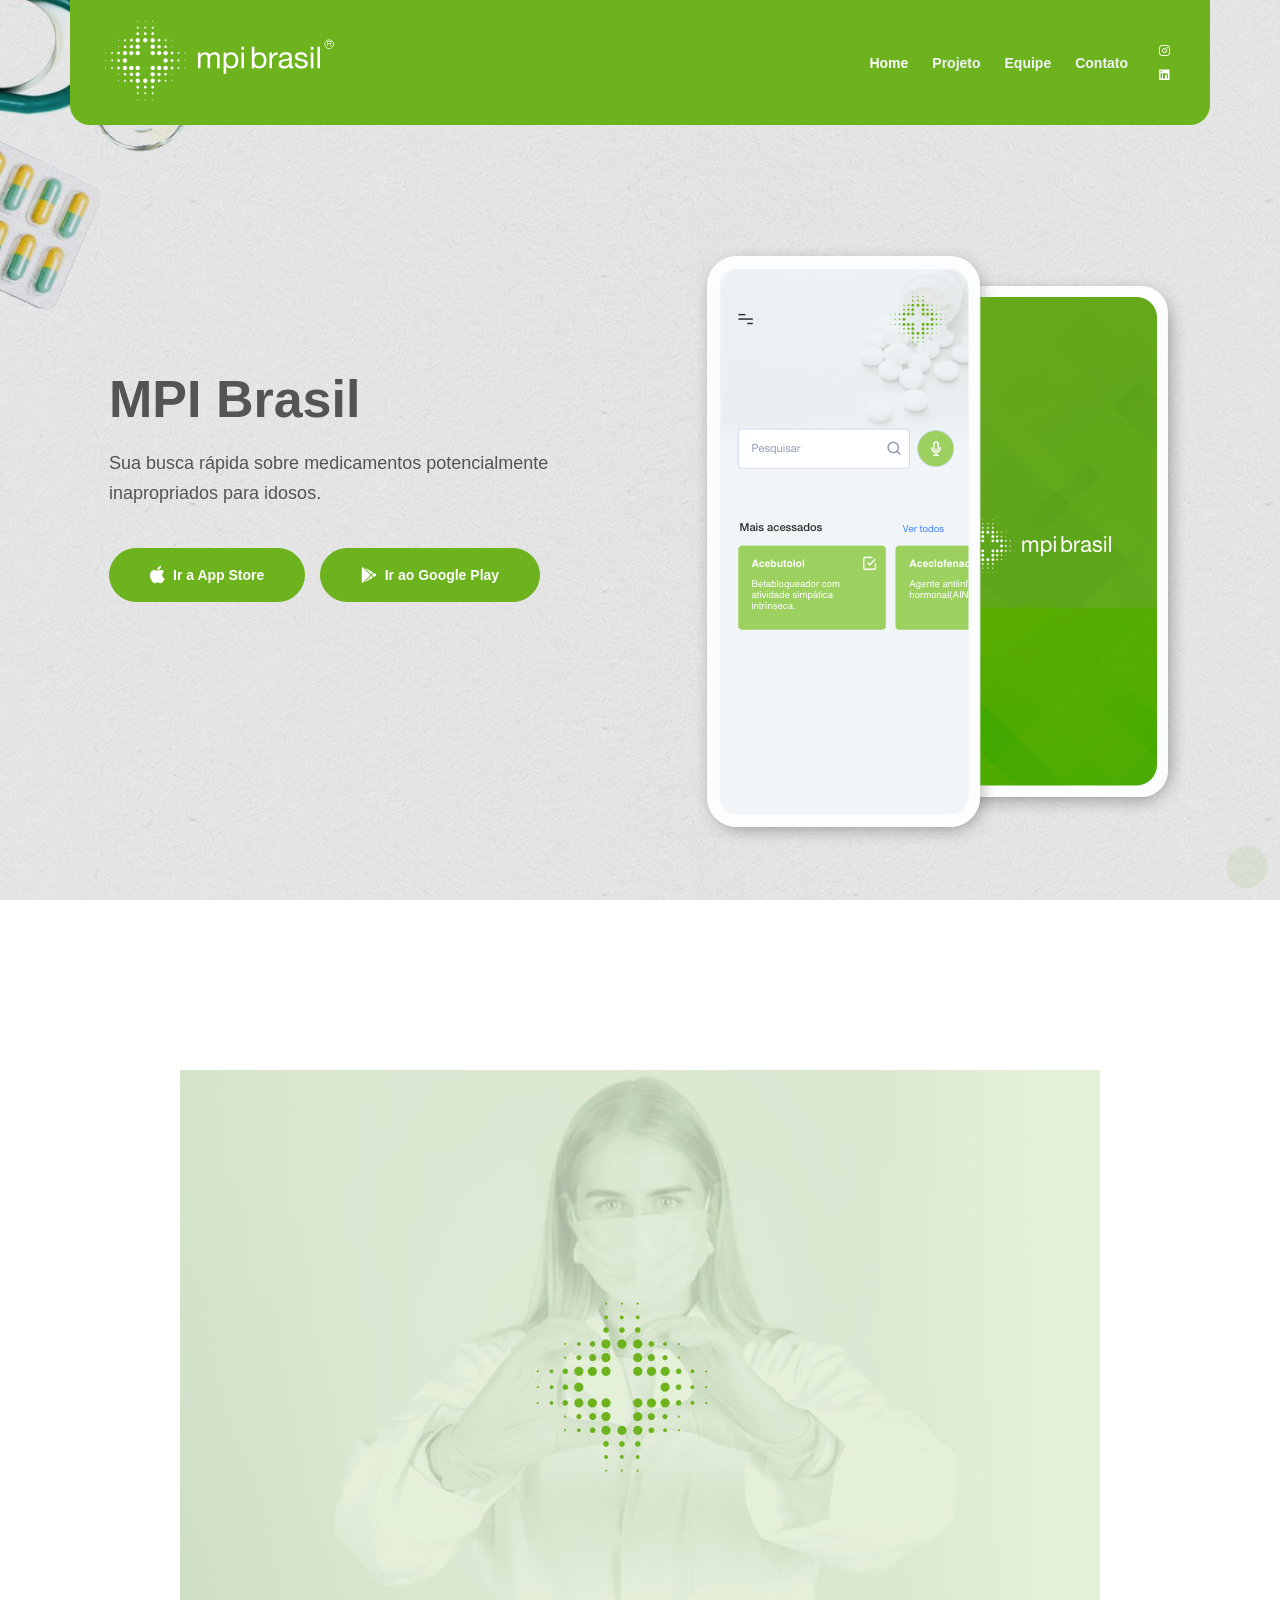
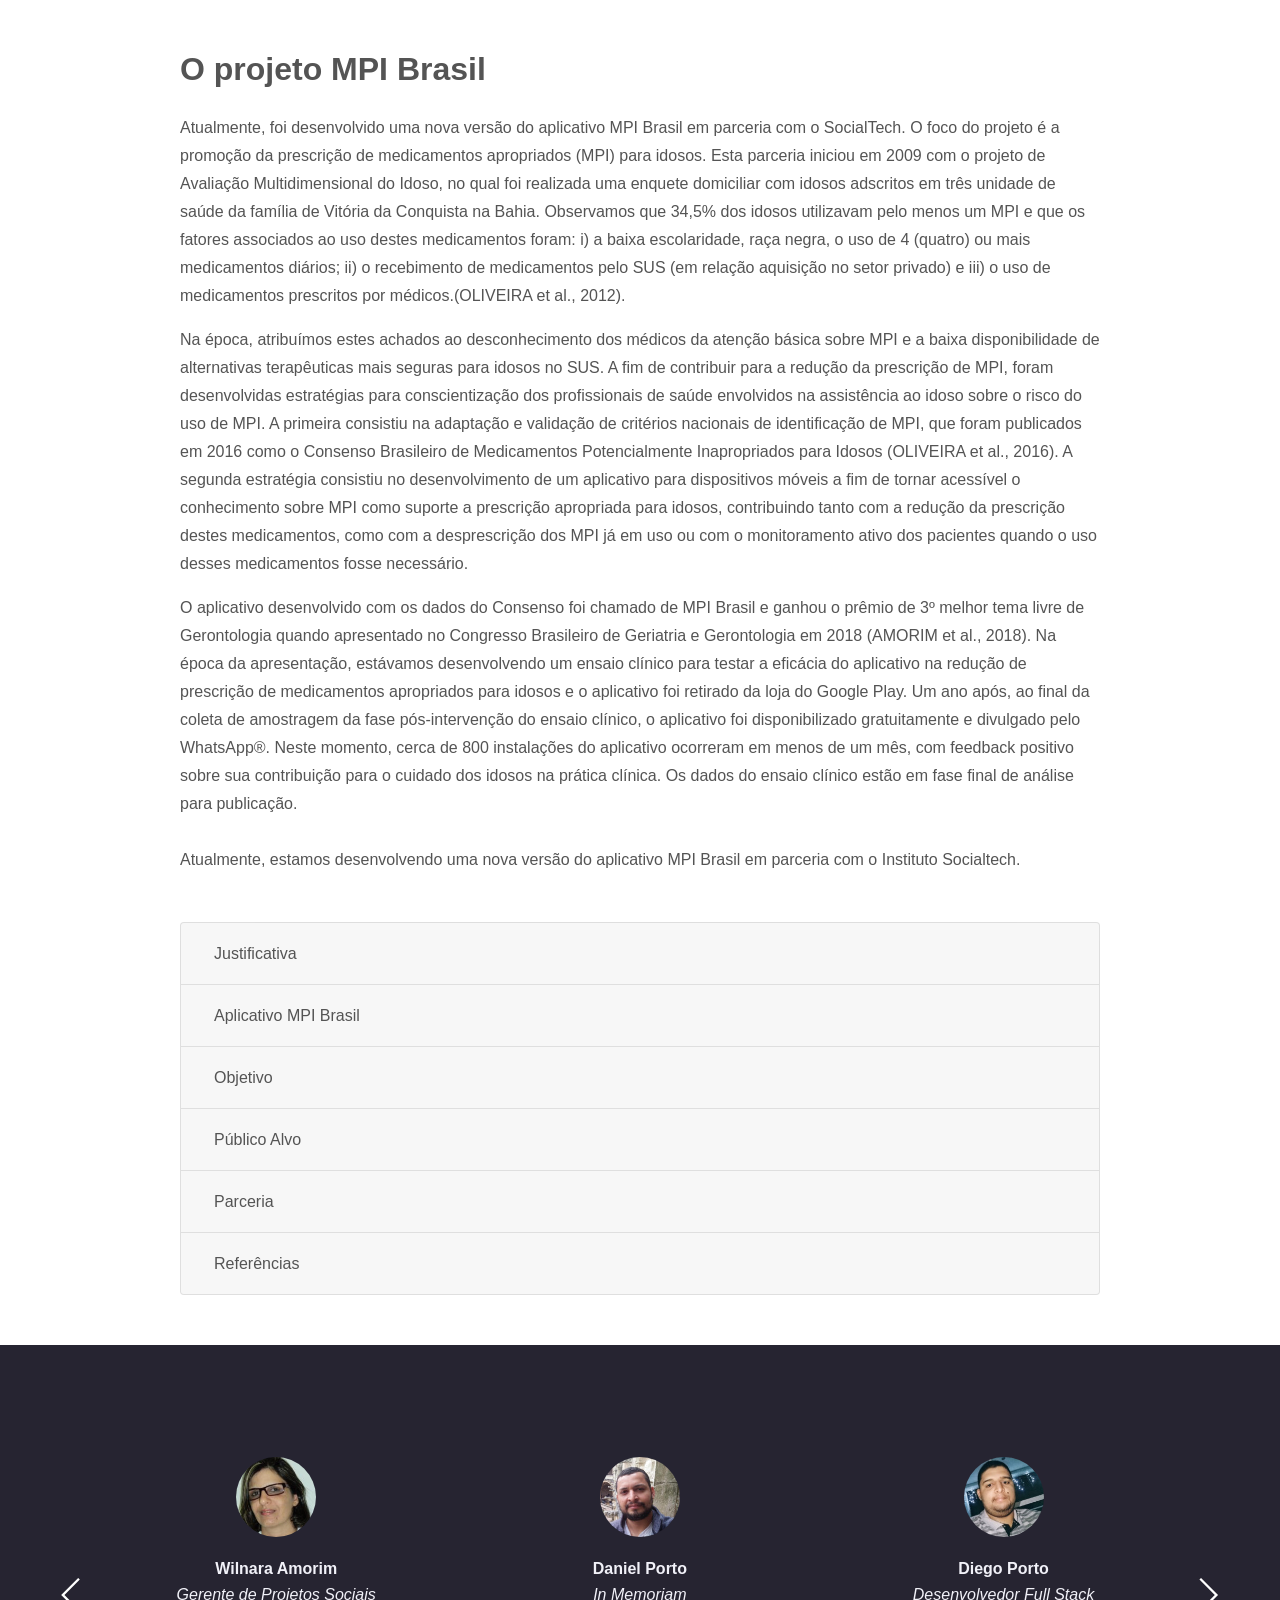
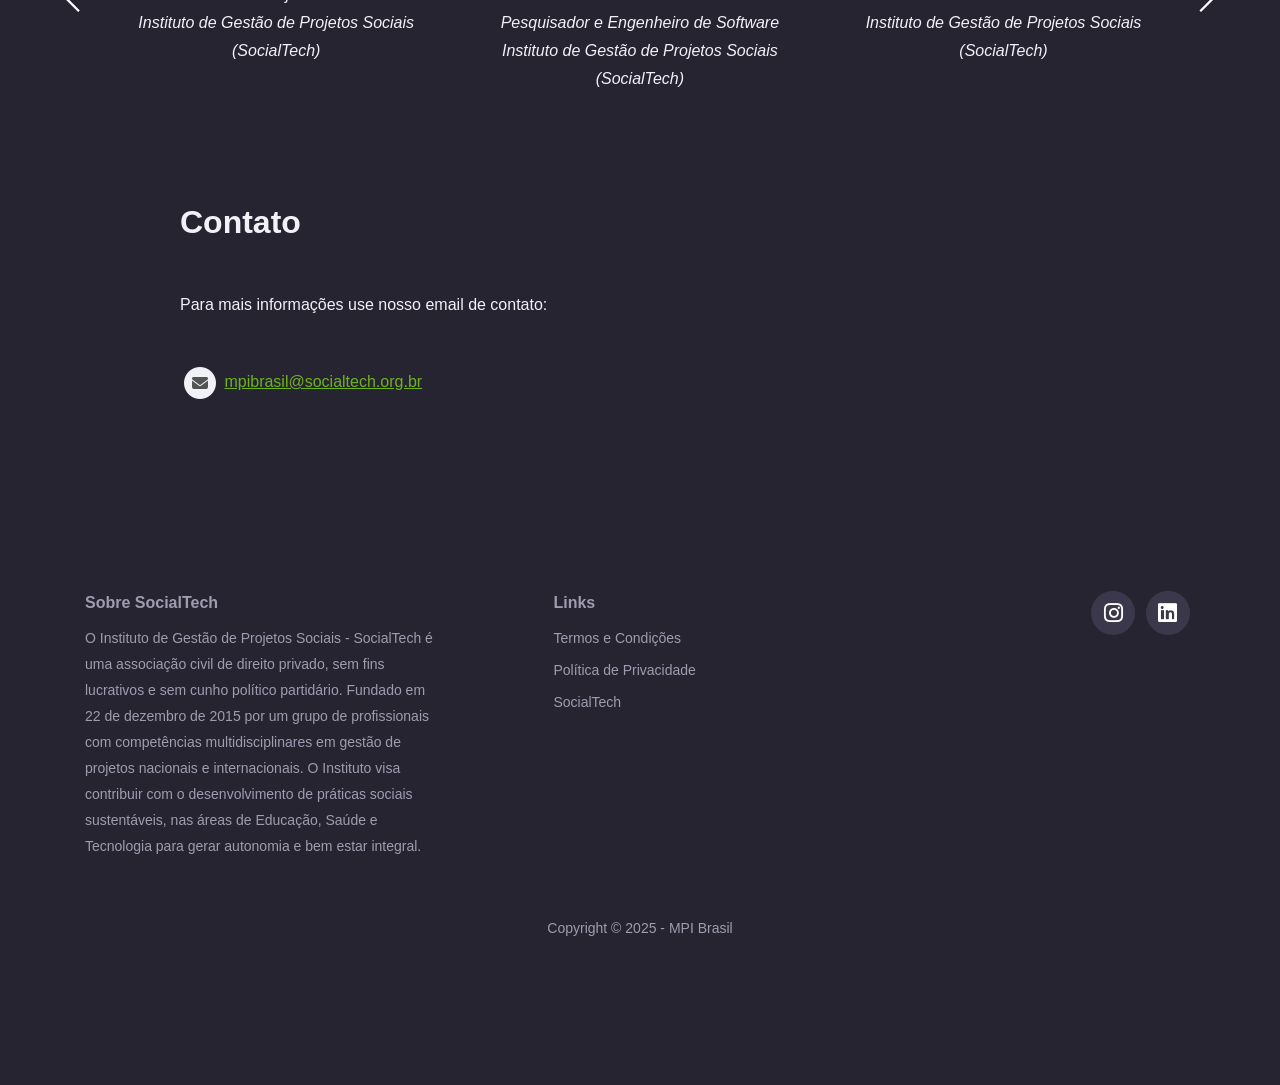
==== index.html @ 6b6d9901 "initial commit" ====
<!DOCTYPE html>
<html lang="pt">
<head>
    <meta http-equiv="Content-Type" content="text/html; charset=UTF-8" />
    <meta name="viewport" content="width=device-width, initial-scale=1, shrink-to-fit=no" />

    <!-- SEO Meta Tags -->
    <meta name="description" content="Aplicativo de busca rápida sobre medicamentos potencialmente inapropriados para idosos. Auxiliando profissionais de saúde na prescrição segura e redução de reações adversas." />
    <meta name="author" content="Instituto SocialTech" />

    <!-- OG Meta Tags -->
    <meta property="og:site_name" content="MPI Brasil" />
    <meta property="og:site" content="https://socialtech.org.br/mpibrasil" />
    <meta property="og:title" content="MPI Brasil" />
    <meta property="og:description" content="Aplicativo de busca rápida sobre medicamentos potencialmente inapropriados para idosos. Auxiliando profissionais de saúde na prescrição segura e redução de reações adversas." />
    <meta property="og:image" content="https://socialtech.org.br/mpibrasil/index_files/app_logo.png" />
    <meta property="og:url" content="https://socialtech.org.br/mpibrasil" />

    <!-- Webpage Title -->
    <title>MPI Brasil</title>

    <!-- Styles -->
    <link href="./index_files/css2" rel="stylesheet" />
    <link href="./index_files/css2(1)" rel="stylesheet" />
    <link href="./index_files/bootstrap.css" rel="stylesheet" />
    <link href="./index_files/fontawesome-all.css" rel="stylesheet" />
    <link href="./index_files/swiper.css" rel="stylesheet" />
    <link href="./index_files/magnific-popup.css" rel="stylesheet" />
    <link href="./index_files/styles.css" rel="stylesheet" />

    <!-- Favicon  -->
    <link rel="icon" href="/images/favicon.png" />
</head>

<body data-spy="scroll" data-target=".fixed-top">
    <!-- Navigation -->
    <nav class="navbar navbar-expand-lg fixed-top navbar-dark" id="topo">
        <div class="container bg-logo" style="position: relative">
            <!-- Image Logo -->
            <a class="navbar-brand logo-image" href="./">
                <img src="./index_files/logo.svg" alt="alternative" style="width: 260px" />
            </a>

            <button class="navbar-toggler p-0 border-0" type="button" data-toggle="offcanvas">
                <span class="navbar-toggler-icon"></span>
            </button>

            <div class="navbar-collapse offcanvas-collapse" id="navbarsExampleDefault">
                <ul class="navbar-nav ml-auto">
                    <li class="nav-item">
                        <a class="nav-link page-scroll active" href="#header">Home</a>
                    </li>
                    <li class="nav-item">
                        <a class="nav-link page-scroll" href="#article">Projeto</a>
                    </li>
                    <li class="nav-item">
                        <a class="nav-link page-scroll" href="#equipe">Equipe</a>
                    </li>
                    <li class="nav-item">
                        <a class="nav-link page-scroll" href="#contato">Contato</a>
                    </li>
                </ul>
                <span class="nav-item social-icons">
                    <span class="fa-stack">
                        <a href="https://www.instagram.com/institutosocialtech" target="_blank">
                            <i class="fas fa-circle fa-stack-2x"></i>
                            <i class="fab fa-instagram fa-stack-1x"></i>
                        </a>
                    </span>
                    <span class="fa-stack">
                        <a href="https://www.linkedin.com/company/instituto-socialtech" target="_blank">
                            <i class="fas fa-circle fa-stack-2x"></i>
                            <i class="fab fa-linkedin fa-stack-1x"></i>
                        </a>
                    </span>
                </span>
            </div>
            <!-- end of navbar-collapse -->
        </div>
        <!-- end of container -->
    </nav>
    <!-- end of navbar -->
    <!-- end of navigation -->

    <!-- Header -->
    <header id="header" class="header">
        <div class="container">
            <div class="row style-center">
                <div class="col-lg-6">
                    <div class="text-container">
                        <h1 class="font-black">
                            MPI Brasil
                        </h1>
                        <p class="p-large color-silver">
                            Sua busca rápida sobre medicamentos potencialmente inapropriados
                            para idosos.
                        </p>
                        <a class="btn-solid-lg" href="https://apps.apple.com/app/mpi-brasil/id6450402807"><i class="fab fa-apple"></i>Ir a App Store</a>
                        <a class="btn-solid-lg" href="https://play.google.com/store/apps/details?id=br.org.socialtech.mpibrasil"><i class="fab fa-google-play"></i>Ir ao Google Play</a>
                    </div>
                    <!-- end of text-container -->
                </div>
                <!-- end of col -->
                <div class="col-lg-6">
                    <img class="img-fluid" src="./index_files/header-smartphones.png" alt="alternative" />
                </div>
                <!-- end of col -->
            </div>
            <!-- end of row -->
        </div>
        <!-- end of container -->
    </header>
    <!-- end of header -->
    <div id="article" style="height: 170px; background-color: white"></div>

    <!-- Basic -->
    <div class="ex-basic-1 style-block-one" style="background-color: white">
        <div class="container">
            <div class="row">
                <div class="col-xl-10 offset-xl-1">
                    <img class="img-fluid mb-5" src="./index_files/article-details-small.jpg" alt="alternative" />
                    <h2 class="mb-4">O projeto MPI Brasil</h2>
                    <p>
                        Atualmente, foi desenvolvido uma nova versão do aplicativo MPI
                        Brasil em parceria com o SocialTech. O foco do projeto é a
                        promoção da prescrição de medicamentos apropriados (MPI) para
                        idosos. Esta parceria iniciou em 2009 com o projeto de Avaliação
                        Multidimensional do Idoso, no qual foi realizada uma enquete
                        domiciliar com idosos adscritos em três unidade de saúde da
                        família de Vitória da Conquista na Bahia. Observamos que 34,5% dos
                        idosos utilizavam pelo menos um MPI e que os fatores associados ao
                        uso destes medicamentos foram: i) a baixa escolaridade, raça
                        negra, o uso de 4 (quatro) ou mais medicamentos diários; ii) o
                        recebimento de medicamentos pelo SUS (em relação aquisição no
                        setor privado) e iii) o uso de medicamentos prescritos por
                        médicos.(OLIVEIRA et al., 2012).
                    </p>
                    <p>
                        Na época, atribuímos estes achados ao desconhecimento dos médicos
                        da atenção básica sobre MPI e a baixa disponibilidade de
                        alternativas terapêuticas mais seguras para idosos no SUS. A fim
                        de contribuir para a redução da prescrição de MPI, foram
                        desenvolvidas estratégias para conscientização dos profissionais
                        de saúde envolvidos na assistência ao idoso sobre o risco do uso
                        de MPI. A primeira consistiu na adaptação e validação de critérios
                        nacionais de identificação de MPI, que foram publicados em 2016
                        como o Consenso Brasileiro de Medicamentos Potencialmente
                        Inapropriados para Idosos (OLIVEIRA et al., 2016). A segunda
                        estratégia consistiu no desenvolvimento de um aplicativo para
                        dispositivos móveis a fim de tornar acessível o conhecimento sobre
                        MPI como suporte a prescrição apropriada para idosos, contribuindo
                        tanto com a redução da prescrição destes medicamentos, como com a
                        desprescrição dos MPI já em uso ou com o monitoramento ativo dos
                        pacientes quando o uso desses medicamentos fosse necessário.
                    </p>
                    <p class="mb-5">
                        O aplicativo desenvolvido com os dados do Consenso foi chamado de
                        MPI Brasil e ganhou o prêmio de 3º melhor tema livre de
                        Gerontologia quando apresentado no Congresso Brasileiro de
                        Geriatria e Gerontologia em 2018 (AMORIM et al., 2018). Na época
                        da apresentação, estávamos desenvolvendo um ensaio clínico para
                        testar a eficácia do aplicativo na redução de prescrição de
                        medicamentos apropriados para idosos e o aplicativo foi retirado
                        da loja do Google Play. Um ano após, ao final da coleta de
                        amostragem da fase pós-intervenção do ensaio clínico, o aplicativo
                        foi disponibilizado gratuitamente e divulgado pelo WhatsApp®.
                        Neste momento, cerca de 800 instalações do aplicativo ocorreram em
                        menos de um mês, com feedback positivo sobre sua contribuição para
                        o cuidado dos idosos na prática clínica. Os dados do ensaio
                        clínico estão em fase final de análise para publicação.<br /><br />Atualmente,
                        estamos desenvolvendo uma nova versão do aplicativo MPI Brasil em
                        parceria com o Instituto Socialtech.
                    </p>

                    <!--colapse-->

                    <div class="accordion" id="accordionExample">
                        <div class="card">
                            <div class="card-header" id="headingOne">
                                <h5 class="mb-0">
                                    <button class="btn btn-link collapsed" type="button" data-toggle="collapse"
                                        data-target="#collapseOne" aria-expanded="false" aria-controls="collapseOne">
                                        Justificativa
                                    </button>
                                </h5>
                            </div>

                            <div id="collapseOne" class="collapse" aria-labelledby="headingOne" data-parent="#accordionExample">
                                <div class="card-body">
                                    <p>
                                        O Brasil é o 7º país com maior população do globo,(CENSUS
                                        BUREAU, 2020) e vive um rápido processo de envelhecimento
                                        populacional. Entre 1950 a 2000, os idosos representavam
                                        menos de 10% da população brasileira e cinco anos após já
                                        constituíam 14,3%.(INSTITUTO BRASILEIRO DE GEOGRAFIA E
                                        ESTATÍSTICA (IBGE), 2016) Este rápido processo de
                                        envelhecimento da população traz consigo grandes desafios,
                                        como uma maior demanda por serviços de saúde. Estima-se
                                        que os gastos do SUS com idosos aumentarão de 28,5% em
                                        2010 para 41,9% em 2030.(SENADO FEDERAL, 2014) Dentre
                                        esses gastos, destaca-se o consumo de medicamentos. Um
                                        estudo nacional realizado na cidade de Bambuí-MG observou
                                        que 86,1% dos idosos relataram ter consumido pelo menos um
                                        medicamento nos últimos três meses, sendo que a maioria
                                        (69,1%) havia consumido exclusivamente medicamentos
                                        prescritos.(LOYOLA FILHO et al., 2005)
                                    </p>
                                    <p class="mb-5">
                                        A prescrição apropriada de medicamentos pode prevenir
                                        doenças futuras, aliviar sintomas e controlar ou curar
                                        doenças. No entanto, nos idosos em especial, uma
                                        prescrição inapropriada pode gerar graves repercussões em
                                        sua vida, como reações adversas graves (ex: quedas/
                                        fraturas, confusão mental aguda, etc.) com consequente
                                        idas a unidades de urgência/emergência, hospitalização,
                                        reinternação, perda funcional (= dependência) e
                                        morte.(BLACK et al., 2018; COUNTER; MILLAR; MCLAY, 2018;
                                        DO NASCIMENTO et al., 2017; MUHLACK et al., 2018) O termo
                                        Medicamento Potencialmente Inapropriado (MPI) para idosos
                                        é empregado para designar os medicamentos cujos riscos de
                                        reações adversas superam o benefício da sua indicação,
                                        quando há evidências de alternativa igual ou mais efetiva
                                        e com menor risco para tratar a mesma condição
                                        clínica.(OLIVEIRA, MÁRCIO GALVÃO et al., 2016) A
                                        prescrição de MPI é um importante problema de saúde por
                                        onerar tanto o indivíduo quanto a sociedade.(AL ODHAYANI
                                        et al., 2017; HARRISON et al., 2018; MORGAN et al., 2016)
                                        Por isso, o profissional de saúde precisa ter acesso às
                                        informações sobre os MPI no momento do atendimento a
                                        pessoa idosa de forma rápida, acessível na “palma da sua
                                        mão”, através de uma fonte confiável, que preza pela
                                        qualidade da informação e busque otimizar o CUIDADO ao
                                        paciente idoso.
                                    </p>
                                </div>
                            </div>
                        </div>

                        <!--Aplicativo-->
                        <div class="card">
                            <div class="card-header" id="appMPI">
                                <h5 class="mb-0">
                                    <button class="btn btn-link" type="button" data-toggle="collapse"
                                        data-target="#collapseApp" aria-expanded="true" aria-controls="collapseApp">
                                        Aplicativo MPI Brasil
                                    </button>
                                </h5>
                            </div>

                            <div id="collapseApp" class="collapse" aria-labelledby="appMPI"
                                data-parent="#accordionExample">
                                <div class="card-body">
                                    <p>
                                        O Aplicativo MPI Brasil é um instrumento de busca rápida
                                        sobre MPI a fim de auxiliar os profissionais de saúde na
                                        tomada de decisão clínica. Este aplicativo contém os
                                        principais MPI disponíveis no Brasil, segundo o Consenso
                                        Brasileiro de Medicamentos Potencialmente Inapropriados
                                        para Idosos, além de informações sobre as condições
                                        clínicas que o MPI deve ser evitado, as alternativas
                                        terapêuticas e orientações de desprescrição (retirada
                                        gradual através da diminuição de doses) e de monitoramento
                                        (caso o uso do MPI seja realmente necessário). Essas
                                        informações foram compiladas a partir de evidências
                                        científicas de qualidade que estarão disponíveis onde quer
                                        que o profissional de saúde esteja, auxiliando na tomada
                                        de decisão sobre os medicamentos mais seguros para serem
                                        utilizados nos pacientes idosos.
                                    </p>
                                    <p>
                                        O aplicativo é multiplataforma, ou seja, disponível online
                                        via web, ou pode ser utilizado via dispositivos móveis de
                                        qualquer lugar, de forma rápida, no momento do atendimento
                                        em hospitais, clínicas, ambulatórios universitários,
                                        unidades de saúde da atenção básica ou especializada,
                                        domicílio do paciente, instituição de longa permanência,
                                        etc. A meta é disponibilizar acesso à informação de
                                        qualidade aos profissionais de saúde mesmo quando a
                                        assistência ao paciente seja realizada em regiões
                                        longínquas ou de infraestrutura precária, com
                                        indisponibilidade de um computador ou conectividade com
                                        Internet.
                                    </p>
                                    <p class="mb-5">
                                        O aplicativo teve sua eficácia avaliada em um ensaio
                                        clínico randomizado, triplo cego, com médicos da atenção
                                        primária de Vitória da Conquista-BA e mostrou-se
                                        clinicamente eficaz, com redução da prescrição de MPI
                                        (dados em fase de publicação). Assim, trata-se de um
                                        aplicativo inovador; com tecnologia simples e intuitiva;
                                        contendo confiabilidade, integridade e qualidade de
                                        informação; acessível e eficaz na redução de prescrição de
                                        MPI.
                                    </p>
                                </div>
                            </div>
                        </div>

                        <!--Objetivo-->
                        <div class="card">
                            <div class="card-header" id="objetivo">
                                <h5 class="mb-0">
                                    <button class="btn btn-link" type="button" data-toggle="collapse"
                                        data-target="#collapseObjetivo" aria-expanded="true"
                                        aria-controls="collapseObjetivo">
                                        Objetivo
                                    </button>
                                </h5>
                            </div>

                            <div id="collapseObjetivo" class="collapse" aria-labelledby="objetivo"
                                data-parent="#accordionExample">
                                <div class="card-body">
                                    <p>
                                        Nosso objetivo principal é implementar uma estratégia para
                                        redução da prescrição de MPI e, consequentemente, a
                                        ocorrência de reações adversas a medicamentos (RAM)
                                        preveníveis, graves e potencialmente fatais em idosos.
                                    </p>
                                </div>
                            </div>
                        </div>

                        <!--Publico Alvo-->
                        <div class="card">
                            <div class="card-header" id="publico-alvo">
                                <h5 class="mb-0">
                                    <button class="btn btn-link" type="button" data-toggle="collapse"
                                        data-target="#collapse-publico-alvo" aria-expanded="true"
                                        aria-controls="collapse-publico-alvo">
                                        Público Alvo
                                    </button>
                                </h5>
                            </div>

                            <div id="collapse-publico-alvo" class="collapse" aria-labelledby="publico-alvo"
                                data-parent="#accordionExample">
                                <div class="card-body">
                                    <p>
                                        Nosso público são os profissionais da área de saúde
                                        envolvidos na assistência ao paciente idoso e que
                                        necessitam de informações confiáveis sobre os Medicamentos
                                        Potencialmente Inapropriados para idosos a fim de otimizar
                                        a sua assistência, como por exemplo: médicos, enfermeiros,
                                        farmacêuticos, dentistas, além dos estudantes dessas
                                        áreas.
                                    </p>
                                </div>
                            </div>
                        </div>

                        <!--Parceria-->
                        <div class="card">
                            <div class="card-header" id="headingTwo">
                                <h5 class="mb-0">
                                    <button class="btn btn-link collapsed" type="button" data-toggle="collapse"
                                        data-target="#collapseTwo" aria-expanded="false" aria-controls="collapseTwo">
                                        Parceria
                                    </button>
                                </h5>
                            </div>
                            <div id="collapseTwo" class="collapse" aria-labelledby="headingTwo"
                                data-parent="#accordionExample">
                                <div class="card-body">
                                    <p>
                                        A segunda versão do aplicativo MPI Brasil foi desenvolvido
                                        pelo SocialTech, juntamente com a Universidade Federal da
                                        Bahia (UFBA), por meio do Instituto Multidisciplinar em
                                        Saúde-Campus Anísio Teixeira (IMS-CAT/UFBA) e pela
                                        Universidade Estadual do Sudoeste da Bahia (UESB), por
                                        meio do Curso de Medicina, Campus de Vitória da Conquista.
                                    </p>
                                    <p class="mb-5">
                                        Para contribuir com a sustentabilidade do projeto, o
                                        aplicativo foi desenvolvido em código aberto,
                                        disponibilizado sob licenciamento público, que permite a
                                        colaboração, atualização e continuidade do aplicativo, por
                                        meio do repositório do projeto, disponível em:<a
                                            href="https://github.com/institutosocialtech/mpi-brasil" target="_blank">
                                            https://github.com/institutosocialtech/mpi-brasil</a>
                                    </p>
                                    <img class="img-fluid" src="./index_files/parceiros.jpg" />
                                </div>
                            </div>
                        </div>

                        <!-- Referencias -->
                        <div class="card">
                            <div class="card-header" id="headingThree">
                                <h5 class="mb-0">
                                    <button class="btn btn-link collapsed" type="button" data-toggle="collapse"
                                        data-target="#collapseThree" aria-expanded="false"
                                        aria-controls="collapseThree">
                                        Referências
                                    </button>
                                </h5>
                            </div>

                            <div id="collapseThree" class="collapse" aria-labelledby="headingThree"
                                data-parent="#accordionExample">
                                <div class="card-body">
                                    <p>
                                        AL ODHAYANI, Abdulaziz et al. Potentially inappropriate
                                        medications prescribed for elderly patients through family
                                        physicians. Saudi Journal of Biological Sciences, v. 24,
                                        n. 1, p. 200–207, 2017.
                                    </p>
                                    <p>
                                        AMORIM, Welma Wildes et al. Desenvolvimento de um
                                        aplicativo para suporte à prescrição de medicamentos
                                        apropriados para idosos. Geriatrics, Gerontology and
                                        Aging, v. 12, n. 2, p. 136–140, 2018.
                                    </p>
                                    <p>
                                        BLACK, Cody D et al. Health system costs of potentially
                                        inappropriate prescribing in Ontario, Canada: A protocol
                                        for a population-based cohort study. BMJ Open, v. 8, n. 6,
                                        p. 1–8, 2018.
                                    </p>
                                    <p>CENSUS BUREAU. Current Population.</p>
                                    <p>
                                        COUNTER, David; MILLAR, James W.T.; MCLAY, James S.
                                        Hospital readmissions, mortality and potentially
                                        inappropriate prescribing: a retrospective study of older
                                        adults discharged from hospital. British Journal of
                                        Clinical Pharmacology, v. 84, n. 8, p. 1757–1763, 2018.
                                    </p>
                                    <p>
                                        DO NASCIMENTO, Mariana Martins Gonzaga et al. Potentially
                                        inappropriate medications: predictor for mortality in a
                                        cohort of community-dwelling older adults. European
                                        Journal of Clinical Pharmacology, v. 73, n. 5, p. 615–621,
                                        2017.
                                    </p>
                                    <p>
                                        HARRISON, S. L. et al. Costs of potentially inappropriate
                                        medication use in residential aged care facilities. BMC
                                        Geriatrics, v. 18, n. 9, 2018.
                                    </p>
                                    <p>
                                        INSTITUTO BRASILEIRO DE GEOGRAFIA E ESTATÍSTICA (IBGE).
                                        Síntese de indicadores sociais : uma análise das condições
                                        de vida da população brasileira : 2016. Rio de Janeiro:
                                        [s.n.], 2016. v. 36.
                                    </p>
                                    <p>
                                        LOYOLA FILHO, Antônio I. De et al. Estudo de base
                                        populacional sobre o consumo de medicamentos entre idosos:
                                        Projeto Bambuí. Cadernos de Saúde Pública, v. 21, n. 2, p.
                                        545–553, 2005.
                                    </p>
                                    <p>
                                        MORGAN, S. G. et al. Frequency and cost of potentially
                                        inappropriate prescribing for older adults: a
                                        cross-sectional study. CMAJ Open, v. 4, n. 2, p.
                                        E346–E351, 2016.
                                    </p>
                                    <p>
                                        MUHLACK, Dana Clarissa et al. The associations of
                                        geriatric syndromes and other patient characteristics with
                                        the current and future use of potentially inappropriate
                                        medications in a large cohort study. European Journal of
                                        Clinical Pharmacology, v. 74, n. 12, p. 1633–1644, 2018.
                                    </p>
                                    <p>
                                        OLIVEIRA, M.G. et al. Factors associated with potentially
                                        inappropriate medication use by the elderly in the
                                        Brazilian primary care setting. International Journal of
                                        Clinical Pharmacy, v. 34, n. 4, 2012.
                                    </p>
                                    <p>
                                        OLIVEIRA, Márcio Galvão et al. Consenso brasileiro de
                                        medicamentos potencialmente inapropriados para idosos.
                                        Geriatrics, Gerontology and Aging, v. 10, n. 4, p. 1–14,
                                        2016.
                                    </p>
                                    <p>
                                        SENADO FEDERAL. Envelhecimento faz gastos explodirem. Em
                                        Discussão! Revista de audiências públicas do Senado
                                        Federal, Ano 5, p. 25–26, 2014.
                                    </p>
                                </div>
                            </div>
                        </div>
                    </div>
                    <div style="height: 50px"></div>
                    <!--/colapse-->
                </div>
                <!-- end of col -->
            </div>
            <!-- end of row -->
        </div>
        <!-- end of container -->
    </div>
    <!-- end of basic -->

<!-- Team -->
<div class="slider-1 bg-dark-blue" id="equipe">
    <div class="container">
        <div class="row">
            <div class="col-lg-12">
                <!-- Card Slider -->
                <div class="slider-container">
                    <div class="swiper-container card-slider">
                        <div class="swiper-wrapper">
                            <!-- Slide -->
                            <div class="swiper-slide" data-swiper-slide-index="0">
                                <div class="card">
                                    <img class="card-image" src="./index_files/wilnara.jpg" alt="alternative" />
                                    <div class="card-body">
                                        <p class="testimonial-author">Wilnara Amorim</p>
                                        <p class="testimonial-text">
                                            Gerente de Projetos Sociais<br>
                                            Instituto de Gestão de Projetos Sociais (SocialTech)
                                        </p>
                                    </div>
                                </div>
                            </div>

                            <!-- Slide -->
                            <div class="swiper-slide" data-swiper-slide-index="1">
                                <div class="card">
                                    <img class="card-image" src="./index_files/daniel.jpg" alt="alternative" />
                                    <div class="card-body">
                                        <p class="testimonial-author">Daniel Porto</p>
                                        <p class="testimonial-text">
                                            In Memoriam<br>
                                            Pesquisador e Engenheiro de Software<br>
                                            Instituto de Gestão de Projetos Sociais (SocialTech)
                                        </p>
                                    </div>
                                </div>
                            </div>

                            <!-- Slide -->
                            <div class="swiper-slide" data-swiper-slide-index="2">
                                <div class="card">
                                    <img class="card-image" src="./index_files/diego.jpg" alt="alternative" />
                                    <div class="card-body">
                                        <p class="testimonial-author">Diego Porto</p>
                                        <p class="testimonial-text">
                                            Desenvolvedor Full Stack<br>
                                            Instituto de Gestão de Projetos Sociais (SocialTech)
                                        </p>
                                    </div>
                                </div>
                            </div>

                            <!-- Slide -->
                            <div class="swiper-slide" data-swiper-slide-index="3">
                                <div class="card">
                                    <img class="card-image" src="./index_files/nando.jpg" alt="alternative" />
                                    <div class="card-body">
                                        <p class="testimonial-author">Fernando Neves</p>
                                        <p class="testimonial-text">
                                            UI/UX Designer<br>
                                            Instituto de Gestão de Projetos Sociais (SocialTech)
                                        </p>
                                    </div>
                                </div>
                            </div>

                            <!-- Slide -->
                            <div class="swiper-slide" data-swiper-slide-index="4">
                                <div class="card">
                                    <img class="card-image" src="./index_files/welma.jpg" alt="alternative" />
                                    <div class="card-body">
                                        <p class="testimonial-author">Dra. Welma Wildes Amorim</p>
                                        <p class="testimonial-text">
                                            Professora de Clínica Médica, Saúde do Idoso e Pesquisadora<br>
                                            Universidade Estadual do Sudoeste da Bahia (UESB)
                                        </p>
                                    </div>
                                </div>
                            </div>

                            <!-- Slide -->
                            <div class="swiper-slide" data-swiper-slide-index="5">
                                <div class="card">
                                    <img class="card-image" src="./index_files/marcio.jpg" alt="alternative" />
                                    <div class="card-body">
                                        <p class="testimonial-author">Dr. Marcio Galvão Oliveira</p>
                                        <p class="testimonial-text">
                                            Professor de Farmácia Clínica e Pesquisador<br>
                                            Instituto Multidisciplinar em Saúde<br>
                                            Campus Anísio Teixeira (IMS-CAT/UFBA)
                                        </p>
                                    </div>
                                </div>
                            </div>

                            <!-- Slide -->
                            <div class="swiper-slide" data-swiper-slide-index="6">
                                <div class="card">
                                    <img class="card-image" src="./index_files/renato.jpg" alt="alternative" />
                                    <div class="card-body">
                                        <p class="testimonial-author">Renato Morais Souza</p>
                                        <p class="testimonial-text">
                                            Farmacêutico e Pesquisador Colaborador<br>
                                            Instituto Multidisciplinar em Saúde<br>
                                            Campus Anísio Teixeira (IMS-CAT/UFBA)
                                        </p>
                                    </div>
                                </div>
                            </div>

                            <!-- Slide -->
                            <div class="swiper-slide" data-swiper-slide-index="7">
                                <div class="card">
                                    <img class="card-image" src="./index_files/romana.jpg" alt="alternative" />
                                    <div class="card-body">
                                        <p class="testimonial-author">Romana Santos Gama</p>
                                        <p class="testimonial-text">
                                            Farmacêutica e Pesquisadora Colaboradora<br>
                                            Instituto Multidisciplinar em Saúde<br>
                                            Campus Anísio Teixeira (IMS-CAT/UFBA)
                                        </p>
                                    </div>
                                </div>
                            </div>
                        </div>

                        <!-- Add Arrows -->
                        <div class="swiper-button-next" tabindex="0" role="button" aria-label="Próximo slide"></div>
                        <div class="swiper-button-prev" tabindex="0" role="button" aria-label="Slide anterior"></div>
                    </div>
                </div>
            </div>
        </div>
    </div>
    <!-- end of Team -->

    <!-- contato -->
    <div class="basic-3" id="contato">
        <div class="container">
            <div class="row">
                <div class="col-xl-10 offset-xl-1">
                    <h2 class="mb-5 font-white">Contato</h2>
                    <p class="mb-5 font-white">Para mais informações use nosso email de contato:</p>
                    <p class="mb-5 font-white">
                        <span class="fa-stack">
                            <i class="fas fa-circle fa-stack-2x"></i>
                            <i class="fas fa-envelope fa-stack-1x font-black"></i>
                        </span>
                        <a href="mailto:mpibrasil@socialtech.org.br">mpibrasil@socialtech.org.br</a>
                    </p>
                </div>
                <!-- end of col -->
            </div>
            <!-- end of row -->
        </div>
        <!-- end of container -->
    </div>
    <!-- end of basic-3 -->
    <!-- end of Contato -->

    <!-- Footer -->
    <div class="footer bg-dark-blue">
        <div class="container">
            <div class="row">
                <div class="col-lg-12">
                    <div class="footer-col first">
                        <h6>Sobre SocialTech</h6>
                        <p class="p-small">
                            O Instituto de Gestão de Projetos Sociais - SocialTech é uma
                            associação civil de direito privado, sem fins lucrativos e sem
                            cunho político partidário. Fundado em 22 de dezembro de 2015 por
                            um grupo de profissionais com competências multidisciplinares em
                            gestão de projetos nacionais e internacionais. O Instituto visa
                            contribuir com o desenvolvimento de práticas sociais
                            sustentáveis, nas áreas de Educação, Saúde e Tecnologia para
                            gerar autonomia e bem estar integral.
                        </p>
                    </div>
                    <!-- end of footer-col -->
                    <div class="footer-col second">
                        <h6>Links</h6>
                        <ul class="list-unstyled li-space-lg p-small">
                            <li>
                                <a href="./terms" target="_blank">Termos e Condições</a>
                            </li>
                            <li>
                                <a href="./privacy" target="_blank">Política de Privacidade</a>
                            </li>
                            <li>
                                <a href="https://www.socialtech.org.br/" target="_blank">SocialTech</a>
                            </li>
                        </ul>
                    </div>
                    <!-- end of footer-col -->
                    <div class="footer-col third">
                        <span class="fa-stack">
                            <a href="https://www.instagram.com/institutosocialtech/" target="_blank">
                                <i class="fas fa-circle fa-stack-2x"></i>
                                <i class="fab fa-instagram fa-stack-1x"></i>
                            </a>
                        </span>
                        <span class="fa-stack">
                            <a href="https://www.linkedin.com/company/instituto-socialtech/" target="_blank">
                                <i class="fas fa-circle fa-stack-2x"></i>
                                <i class="fab fa-linkedin fa-stack-1x"></i>
                            </a>
                        </span>
                    </div>
                    <!-- end of footer-col -->
                </div>
                <!-- end of col -->
            </div>
            <!-- end of row -->
        </div>
        <!-- end of container -->
    </div>
    <!-- end of footer -->

    <!-- Copyright -->
    <div class="copyright bg-dark-blue">
        <div class="container">
            <div class="row">
                <div class="col-lg-12">
                    <p class="p-small">
                        Copyright © 2025 - <a href="./">MPI Brasil</a>
                    </p>
                </div>
                <!-- end of col -->
            </div>
            <!-- enf of row -->
        </div>
        <!-- end of container -->
    </div>
    <!-- end of copyright -->

    <!-- Scripts -->
    <script src="./index_files/jquery.min.js"></script>
    <!-- jQuery for Bootstrap's JavaScript plugins -->
    <script src="./index_files/bootstrap.min.js"></script>
    <!-- Bootstrap framework -->
    <script src="./index_files/jquery.easing.min.js"></script>
    <!-- jQuery Easing for smooth scrolling between anchors -->
    <script src="./index_files/swiper.min.js"></script>
    <!-- Swiper for image and text sliders -->
    <script src="./index_files/jquery.magnific-popup.js"></script>
    <!-- Magnific Popup for lightboxes -->
    <script src="./index_files/morphext.min.js"></script>
    <!-- Morphtext rotating text in the header -->
    <script src="./index_files/validator.min.js"></script>
    <!-- Validator.js - Bootstrap plugin that validates forms -->
    <script src="./index_files/scripts.js"></script>
    <!-- Custom scripts -->
</body>

</html>
---- index_files/styles.css ----
/* Template: Leno - Mobile App Landing Page Template
   Author: Inovatik
   Description: Master CSS file
*/

/*****************************************
Table Of Contents:

- General Styles
- Navigation
- Header
- Testimonials
- Features
- Video
- Details 1
- Details 1 Lightbox
- Details 2
- Statistics
- Screenshots
- Download
- Footer
- Copyright
- Back To Top Button
- Extra Pages
******************************************/

/*****************************************
Colors:
- Backgrounds - light dark blue #2f2c3d
- Background, navbar - dark blue #262431
- Input fields, text-box - light dark blue #423f52
- Buttons, icons - blue #6DB31E
- Body text, heading text - light gray #f1f1f8
******************************************/


/**************************/
/*     General Styles     */
/**************************/
body,
html {
    width: 100%;
	height: 100%;
	background-color: #2f2c3d;
}

body, p {
	color: #f1f1f8; 
	font: 400 1rem/1.75rem "Open Sans", sans-serif;
}

h1 {
	color: #f1f1f8;
	font: 700 2.75rem/3.5rem "Montserrat", sans-serif;
}

h2 {
	color: #f1f1f8;
	font: 700 2rem/2.625rem "Montserrat", sans-serif;
}

h3 {
	color: #f1f1f8;
	font: 700 1.5rem/2.25rem "Montserrat", sans-serif;
}

h4 {
	color: #f1f1f8;
	font: 700 1.375rem/2.125rem "Montserrat", sans-serif;
}

h5 {
	color: #f1f1f8;
	font: 700 1.125rem/1.625rem "Montserrat", sans-serif;
}

h6 {
	color: #f1f1f8;
	font: 700 1rem/1.5rem "Montserrat", sans-serif;
}

.p-large {
	font: 400 1.125rem/1.875rem "Open Sans", sans-serif;
}

.p-small {
	font: 400 0.875rem/1.625rem "Open Sans", sans-serif;
}

.testimonial-text {
	font-style: italic;
}

.testimonial-author {
	font: 700 1rem/1.5rem "Montserrat", sans-serif;
}

.li-space-lg li {
	margin-bottom: 0.5rem;
}

a {
	color: #6DB31E;
	text-decoration: underline;
}

a:hover {
	color: #545454!important;
	text-decoration: underline;
}

.blue {
	color: #6DB31E;
}

.hr-heading {
	display: inline-block;
	width: 4.5rem;
	height: 0.125rem;
	margin-top: 0;
	border: none;
	background-color: #6DB31E;
}

.bg-dark-blue {
	background-color: #262431;
}

.mb-6 {
	margin-bottom: 6rem;
}

.pt-6 {
	padding-top: 6rem;
}

.btn-solid-reg {
	display: inline-block;
	padding: 1.375rem 2.25rem 1.375rem 2.25rem;
	border: 1px solid #6DB31E;
	border-radius: 2rem;
	background-color: #6DB31E;
	color: #ffffff;
	font: 600 0.875rem/0 "Open Sans", sans-serif;
	text-decoration: none;
	transition: all 0.2s;
}

.btn-solid-reg:hover {
	border: 1px solid #6DB31E;
	background-color: transparent;
	color: #6DB31E;
	text-decoration: none;
}

.btn-solid-lg {
	display: inline-block;
	padding: 1.625rem 2.5rem 1.625rem 2.5rem;
	border: 1px solid #6DB31E;
	border-radius: 2rem;
	background-color: #6DB31E;
	color: #ffffff;
	font: 600 0.875rem/0 "Open Sans", sans-serif;
	text-decoration: none;
	transition: all 0.2s;
}

.btn-solid-lg:hover {
	border: 1px solid #6DB31E;
	background-color: transparent;
	color: #6DB31E;
	text-decoration: none;
}

.btn-solid-lg .fab {
	margin-right: 0.5rem;
	font-size: 1.25rem;
	line-height: 0;
	vertical-align: top;
}

.btn-solid-lg .fab.fa-google-play {
	font-size: 1rem;
}

.btn-outline-reg {
	display: inline-block;
	padding: 1.375rem 2.25rem 1.375rem 2.25rem;
	border: 1px solid #f1f1f8;
	border-radius: 2rem;
	background-color: transparent;
	color: #f1f1f8;
	font: 600 0.875rem/0 "Open Sans", sans-serif;
	text-decoration: none;
	transition: all 0.2s;
}

.btn-outline-reg:hover {
	border: 1px solid #f1f1f8;
	background-color: #f1f1f8;
	color: #2f2c3d;
	text-decoration: none;
}

.btn-outline-lg {
	display: inline-block;
	padding: 1.5rem 2.375rem 1.5rem 2.375rem;
	border: 1px solid #f1f1f8;
	border-radius: 2rem;
	background-color: transparent;
	color: #f1f1f8;
	font: 600 0.875rem/0 "Open Sans", sans-serif;
	text-decoration: none;
	transition: all 0.2s;
}

.btn-outline-lg:hover {
	border: 1px solid #f1f1f8;
	background-color: #f1f1f8;
	color: #2f2c3d;
	text-decoration: none;
}

.btn-outline-sm {
	display: inline-block;
	padding: 1rem 1.5rem 1rem 1.5rem;
	border: 1px solid #f1f1f8;
	border-radius: 2rem;
	background-color: transparent;
	color: #f1f1f8;
	font: 600 0.875rem/0 "Open Sans", sans-serif;
	text-decoration: none;
	transition: all 0.2s;
}

.btn-outline-sm:hover {
	border: 1px solid #f1f1f8;
	background-color: #f1f1f8;
	color: #2f2c3d;
	text-decoration: none;
}

.form-group {
	position: relative;
	margin-bottom: 1.25rem;
}

.form-group.has-error.has-danger {
	margin-bottom: 0.625rem;
}

.form-group.has-error.has-danger .help-block.with-errors ul {
	margin-top: 0.375rem;
}

.label-control {
	position: absolute;
	top: 0.87rem;
	left: 1.375rem;
	color: #f1f1f8;
	opacity: 1;
	font: 400 0.875rem/1.375rem "Open Sans", sans-serif;
	cursor: text;
	transition: all 0.2s ease;
}

.form-control-input:focus + .label-control,
.form-control-input.notEmpty + .label-control,
.form-control-textarea:focus + .label-control,
.form-control-textarea.notEmpty + .label-control {
	top: 0.125rem;
	opacity: 1;
	font-size: 0.75rem;
	font-weight: 700;
}

.form-control-input,
.form-control-select {
	display: block; /* needed for proper display of the label in Firefox, IE, Edge */
	width: 100%;
	padding-top: 1.0625rem;
	padding-bottom: 0.0625rem;
	padding-left: 1.3125rem;
	border: 1px solid #726e83;
	border-radius: 0.375rem;
	background-color: #423f52;
	color: #f1f1f8;
	font: 400 0.875rem/1.875rem "Open Sans", sans-serif;
	transition: all 0.2s;
	-webkit-appearance: none; /* removes inner shadow on form inputs on ios safari */
}

.form-control-select {
	padding-top: 0.5rem;
	padding-bottom: 0.5rem;
	height: 3rem;
}

select {
    /* you should keep these first rules in place to maintain cross-browser behavior */
    -webkit-appearance: none;
	-moz-appearance: none;
	-ms-appearance: none;
    -o-appearance: none;
    appearance: none;
    background-image: url('../images/down-arrow.png');
    background-position: 96% 50%;
    background-repeat: no-repeat;
    outline: none;
}

.form-control-textarea {
	display: block; /* used to eliminate a bottom gap difference between Chrome and IE/FF */
	width: 100%;
	height: 14rem; /* used instead of html rows to normalize height between Chrome and IE/FF */
	padding-top: 1.25rem;
	padding-left: 1.3125rem;
	border: 1px solid #726e83;
	border-radius: 0.375rem;
	background-color: #423f52;
	color: #f1f1f8;
	font: 400 0.875rem/1.75rem "Open Sans", sans-serif;
	transition: all 0.2s;
}

.form-control-input:focus,
.form-control-select:focus,
.form-control-textarea:focus {
	border: 1px solid #a1a1a1;
	outline: none; /* Removes blue border on focus */
}

.form-control-input:hover,
.form-control-select:hover,
.form-control-textarea:hover {
	border: 1px solid #a1a1a1;
}

input[type='checkbox'] {
	vertical-align: -10%;
	margin-right: 0.5rem;
}

.form-control-submit-button {
	display: inline-block;
	width: 100%;
	height: 3.125rem;
	border: 1px solid #6DB31E;
	border-radius: 0.375rem;
	background-color: #6DB31E;
	color: #ffffff;
	font: 600 0.875rem/0 "Open Sans", sans-serif;
	cursor: pointer;
	transition: all 0.2s;
}

.form-control-submit-button:hover {
	border: 1px solid #6DB31E;
	background-color: transparent;
	color: #6DB31E;
}

/* Form Success And Error Message Formatting */
#cmsgSubmit.h3.text-center.tada.animated,
#cmsgSubmit.h3.text-center {
	display: block;
	margin-bottom: 0;
	color: #ffffff;
	font-weight: 400;
	font-size: 1.125rem;
	line-height: 1rem;
}

.help-block.with-errors .list-unstyled {
	font-size: 0.75rem;
	line-height: 1.125rem;
	text-align: left;
}

.help-block.with-errors ul {
	margin-bottom: 0;
}
/* end of form success and error message formatting */

/* Form Success And Error Message Animation - Animate.css */
@-webkit-keyframes tada {
	from {
		-webkit-transform: scale3d(1, 1, 1);
		-ms-transform: scale3d(1, 1, 1);
		transform: scale3d(1, 1, 1);
	}
	10%, 20% {
		-webkit-transform: scale3d(.9, .9, .9) rotate3d(0, 0, 1, -3deg);
		-ms-transform: scale3d(.9, .9, .9) rotate3d(0, 0, 1, -3deg);
		transform: scale3d(.9, .9, .9) rotate3d(0, 0, 1, -3deg);
	}
	30%, 50%, 70%, 90% {
		-webkit-transform: scale3d(1.1, 1.1, 1.1) rotate3d(0, 0, 1, 3deg);
		-ms-transform: scale3d(1.1, 1.1, 1.1) rotate3d(0, 0, 1, 3deg);
		transform: scale3d(1.1, 1.1, 1.1) rotate3d(0, 0, 1, 3deg);
	}
	40%, 60%, 80% {
		-webkit-transform: scale3d(1.1, 1.1, 1.1) rotate3d(0, 0, 1, -3deg);
		-ms-transform: scale3d(1.1, 1.1, 1.1) rotate3d(0, 0, 1, -3deg);
		transform: scale3d(1.1, 1.1, 1.1) rotate3d(0, 0, 1, -3deg);
	}
	to {
		-webkit-transform: scale3d(1, 1, 1);
		-ms-transform: scale3d(1, 1, 1);
		transform: scale3d(1, 1, 1);
	}
}

@keyframes tada {
	from {
		-webkit-transform: scale3d(1, 1, 1);
		-ms-transform: scale3d(1, 1, 1);
		transform: scale3d(1, 1, 1);
	}
	10%, 20% {
		-webkit-transform: scale3d(.9, .9, .9) rotate3d(0, 0, 1, -3deg);
		-ms-transform: scale3d(.9, .9, .9) rotate3d(0, 0, 1, -3deg);
		transform: scale3d(.9, .9, .9) rotate3d(0, 0, 1, -3deg);
	}
	30%, 50%, 70%, 90% {
		-webkit-transform: scale3d(1.1, 1.1, 1.1) rotate3d(0, 0, 1, 3deg);
		-ms-transform: scale3d(1.1, 1.1, 1.1) rotate3d(0, 0, 1, 3deg);
		transform: scale3d(1.1, 1.1, 1.1) rotate3d(0, 0, 1, 3deg);
	}
	40%, 60%, 80% {
		-webkit-transform: scale3d(1.1, 1.1, 1.1) rotate3d(0, 0, 1, -3deg);
		-ms-transform: scale3d(1.1, 1.1, 1.1) rotate3d(0, 0, 1, -3deg);
		transform: scale3d(1.1, 1.1, 1.1) rotate3d(0, 0, 1, -3deg);
	}
	to {
		-webkit-transform: scale3d(1, 1, 1);
		-ms-transform: scale3d(1, 1, 1);
		transform: scale3d(1, 1, 1);
	}
}

.tada {
	-webkit-animation-name: tada;
	animation-name: tada;
}

.animated {
	-webkit-animation-duration: 1s;
	animation-duration: 1s;
	-webkit-animation-fill-mode: both;
	animation-fill-mode: both;
}
/* end of form success and error message animation - Animate.css */

/* Fade-move Animation For Details Lightbox - Magnific Popup */
/* at start */
.my-mfp-slide-bottom .zoom-anim-dialog {
	opacity: 0;
	transition: all 0.2s ease-out;
	-webkit-transform: translateY(-1.25rem) perspective(37.5rem) rotateX(10deg);
	-ms-transform: translateY(-1.25rem) perspective(37.5rem) rotateX(10deg);
	transform: translateY(-1.25rem) perspective(37.5rem) rotateX(10deg);
}

/* animate in */
.my-mfp-slide-bottom.mfp-ready .zoom-anim-dialog {
	opacity: 1;
	-webkit-transform: translateY(0) perspective(37.5rem) rotateX(0); 
	-ms-transform: translateY(0) perspective(37.5rem) rotateX(0); 
	transform: translateY(0) perspective(37.5rem) rotateX(0); 
}

/* animate out */
.my-mfp-slide-bottom.mfp-removing .zoom-anim-dialog {
	opacity: 0;
	-webkit-transform: translateY(-0.625rem) perspective(37.5rem) rotateX(10deg); 
	-ms-transform: translateY(-0.625rem) perspective(37.5rem) rotateX(10deg); 
	transform: translateY(-0.625rem) perspective(37.5rem) rotateX(10deg); 
}

/* dark overlay, start state */
.my-mfp-slide-bottom.mfp-bg {
	opacity: 0;
	transition: opacity 0.2s ease-out;
}

/* animate in */
.my-mfp-slide-bottom.mfp-ready.mfp-bg {
	opacity: 0.8;
}
/* animate out */
.my-mfp-slide-bottom.mfp-removing.mfp-bg {
	opacity: 0;
}
/* end of fade-move animation for details lightbox - magnific popup */

/* Fade Animation For Image Lightbox - Magnific Popup */
@-webkit-keyframes fadeIn {
	from {
		opacity: 0;
	}
	to {
		opacity: 1;
	}
}

@keyframes fadeIn {
	from {
		opacity: 0;
	}
	to {
		opacity: 1;
	}
}

.fadeIn {
	-webkit-animation: fadeIn 0.6s;
	animation: fadeIn 0.6s;
}

@-webkit-keyframes fadeOut {
	from {
		opacity: 1;
	}
	to {
		opacity: 0;
	}
}

@keyframes fadeOut {
	from {
		opacity: 1;
	}
	to {
		opacity: 0;
	}
}

.fadeOut {
	-webkit-animation: fadeOut 0.8s;
	animation: fadeOut 0.8s;
}
/* end of fade animation for image lightbox - magnific popup */


/**********************/
/*     Navigation     */
/**********************/
.style-center{
	position: relative;
	top:70px;
}
.color-silver{
	color:#545454;
}
.navbar {
	
	/*fn background-color: #262431;*/
	font: 600 0.875rem/0.875rem "Open Sans", sans-serif;
	box-shadow: 0 0.0625rem 0.375rem 0 rgba(0, 0, 0, 0.3);
}

.navbar .navbar-brand {
	padding-top: 0rem;
	padding-bottom: 0.25rem;
}

.navbar .logo-image img {
	width: 300px;
	position: relative;
	padding-top: 20px;
	padding-left: 20px;
	padding-bottom: 20px;
	 
 
}

.navbar .logo-text {
	color: #f1f1f8;
	font: 700 2rem/1rem "Open Sans", sans-serif;
	text-decoration: none;
}

.offcanvas-collapse {
	position: fixed;
	top: 3.25rem; /* adjusts the height between the top of the page and the offcanvas menu */
	bottom: 0;
	left: 100%;
	width: 100%;
	padding-right: 1rem;
	padding-left: 1rem;
	overflow-y: auto;
	visibility: hidden;
	background-color: #262431;
	transition: visibility .3s ease-in-out, -webkit-transform .3s ease-in-out;
	transition: transform .3s ease-in-out, visibility .3s ease-in-out;
	transition: transform .3s ease-in-out, visibility .3s ease-in-out, -webkit-transform .3s ease-in-out;
}

.offcanvas-collapse.open {
	visibility: visible;
	-webkit-transform: translateX(-100%);
	transform: translateX(-100%);
}

.navbar .navbar-nav {
	margin-top: 0.75rem;
	margin-bottom: 0.5rem;
}

.navbar .nav-item .nav-link {
	padding-top: 0.625rem;
	padding-bottom: 0.625rem;
	color: #F1F5F7;
	text-decoration: none;
	transition: all 0.2s ease;
}

.navbar .nav-item:hover .nav-link,
.navbar .nav-item.active .nav-link {
	color: #6DB31E;
}

/* Dropdown Menu */
.navbar .dropdown .dropdown-menu {
	animation: fadeDropdown 0.2s; /* required for the fade animation */
}

@keyframes fadeDropdown {
    0% {
        opacity: 0;
    }

    100% {
        opacity: 1;
	}
}

.navbar .dropdown-menu {
	margin-top: 0.5rem;
	margin-bottom: 0.5rem;
	padding-top: 0.75rem;
	padding-bottom: 0.75rem;
	border: none;
	background-color: #262431;
}

.navbar .dropdown-item {
	padding-top: 0.5rem;
	padding-bottom: 0.5rem;
	color: #f1f1f8;
	font: 600 0.875rem/0.875rem "Open Sans", sans-serif;
	text-decoration: none;
}

.navbar .dropdown-item:hover {
	background-color: #262431;
	color: #6DB31E;
}

.navbar .dropdown-divider {
	width: 100%;
	height: 1px;
	margin: 0.5rem auto 0.5rem auto;
	border: none;
	background-color: #3a3942;
}
/* end of dropdown menu */

.navbar .social-icons {
	display: block;
}

.navbar .fa-stack {
	width: 2em;
	margin-top: 0.25rem;
	margin-right: 0.25rem;
	font-size: 0.75rem;
}

.navbar .fa-stack-2x {
	color: #6DB31E;
	transition: all 0.2s ease;
}

.navbar .fa-stack-1x {
	color: #ffffff;
	transition: all 0.2s ease;
}

.navbar .fa-stack:hover .fa-stack-2x {
	color: #ffffff;
}

.navbar .fa-stack:hover .fa-stack-1x {
	color: #6DB31E;
}

.navbar .navbar-toggler {
	padding: 0;
	border: none;
	font-size: 1.25rem;
}


/*****************/
/*    Header     */
/*****************/
.header {
	padding-top: 8rem;
	padding-bottom: 7.75rem;
	background: linear-gradient(rgba(0, 0, 0, 0.0), rgba(0, 0, 0, 0.0)), url('header-background.jpeg') left top no-repeat;
	background-size: cover;
	text-align: center;
	height: 100%;
}

.header h1 {
	margin-bottom: 1rem;
}

.header h1 #js-rotating {
	color: #6DB31E;
}

.header .p-large {
	margin-bottom: 2.5rem;
}

.header .btn-solid-lg {
	margin-right: 0.375rem;
	margin-bottom: 1.125rem;
	margin-left: 0.375rem;
}

.header .text-container {
	margin-bottom: 4rem;
}


/************************/
/*     Testimonials     */
/************************/
.slider-1 {
	padding-top: 7rem;
	padding-bottom: 7rem;
}

.slider-1 .slider-container {
	position: relative;
}

.slider-1 .swiper-container {
	position: static;
	width: 86%;
	text-align: center;
}

.slider-1 .swiper-button-prev:focus,
.slider-1 .swiper-button-next:focus {
	/* even if you can't see it chrome you can see it on mobile device */
	outline: none;
}

.slider-1 .swiper-button-prev {
	left: -0.875rem;
	background-image: url("data:image/svg+xml;charset=utf-8,%3Csvg%20xmlns%3D'http%3A%2F%2Fwww.w3.org%2F2000%2Fsvg'%20viewBox%3D'0%200%2028%2044'%3E%3Cpath%20d%3D'M0%2C22L22%2C0l2.1%2C2.1L4.2%2C22l19.9%2C19.9L22%2C44L0%2C22L0%2C22L0%2C22z'%20fill%3D'%23ffffff'%2F%3E%3C%2Fsvg%3E");
	background-size: 1.125rem 1.75rem;
}

.slider-1 .swiper-button-next {
	right: -0.875rem;
	background-image: url("data:image/svg+xml;charset=utf-8,%3Csvg%20xmlns%3D'http%3A%2F%2Fwww.w3.org%2F2000%2Fsvg'%20viewBox%3D'0%200%2028%2044'%3E%3Cpath%20d%3D'M27%2C22L27%2C22L5%2C44l-2.1-2.1L22.8%2C22L2.9%2C2.1L5%2C0L27%2C22L27%2C22z'%20fill%3D'%23ffffff'%2F%3E%3C%2Fsvg%3E");
	background-size: 1.125rem 1.75rem;
}

.slider-1 .card {
	position: relative;
	border: none;
	background-color: transparent;
}

.slider-1 .card-image {
	width: 5rem;
	height: 5rem;
	margin-right: auto;
	margin-bottom: 1.25rem;
	margin-left: auto;
	border-radius: 50%;
}

.slider-1 .card-body {
	padding: 0;
}

.slider-1 .testimonial-text {
	margin-bottom: 0.75rem;
}

.slider-1 .testimonial-author {
	margin-bottom: 0;
}


/********************/
/*     Features     */
/********************/
.tabs {
	padding-top: 7.5rem;
	padding-bottom: 5.75rem;
	background-color: #2f2c3d;
}

.tabs h2 {
	text-align: center;
}

.tabs .p-heading {
	margin-bottom: 3.125rem;
	text-align: center;
}

.tabs .nav-tabs {
	margin-right: auto;
	margin-bottom: 2.5rem;
	margin-left: auto;
	justify-content: center;
	border-bottom: none;
}

.tabs .nav-link {
	margin-bottom: 1rem;
	padding: 0.5rem 1.375rem 0.25rem 1.375rem;
	border: none;
	border-bottom: 0.1875rem solid #f1f1f8;
	border-radius: 0;
	color: #f1f1f8;
	font: 700 1rem/1.75rem "Montserrat", sans-serif;
	text-decoration: none;
	transition: all 0.2s ease;
}

.tabs .nav-link.active,
.tabs .nav-link:hover {
	border-bottom: 0.1875rem solid #6DB31E;
	background-color: transparent;
	color: #6DB31E;
}

.tabs .nav-link .fas {
	margin-right: 0.375rem;
	font-size: 1rem;
}

.tabs .tab-content {
	width: 100%; /* for proper display in IE11 */
}

.tabs .fa-stack {
	width: 2em;
	margin-right: 0.625rem;
	font-size: 1.25rem;
}

.tabs .fa-stack-2x {
	color: #6DB31E;
}

.tabs .fa-stack-1x {
	color: #ffffff;
}

.tabs #tab-1 .li-space-lg li {
	margin-bottom: 1.375rem;
}

.tabs #tab-1 img {
	display: block;
	margin: 2rem auto 5rem auto;
}

.tabs #tab-2 img {
	display: block;
	margin: 0 auto 4rem auto;
}

.tabs #tab-2 p.sub-heading {
	margin-bottom: 2.5rem;
}

.tabs #tab-2 .list-unstyled {
	margin-bottom: 0;
}

.tabs #tab-2 .li-space-lg li {
	margin-bottom: 1.375rem;
}

.tabs #tab-2 h3 {
	margin-bottom: 0.75rem;
}

.tabs #tab-3 .li-space-lg li {
	margin-bottom: 1.375rem;
}

.tabs #tab-3 h3 {
	margin-top: 1rem;
	margin-bottom: 0.75rem;
}

.tabs #tab-3 p.sub-heading {
	margin-bottom: 3rem;
}

.tabs #tab-3 img {
	display: block;
	margin: 1rem auto 2rem auto;
}


/*****************/
/*     Video     */
/*****************/
.basic-1 {
	padding-top: 7.5rem;
	padding-bottom: 8rem;
	background: url('video-background.jpg') center center no-repeat;
	background-size: cover; 
}

.basic-1 h2 {
	text-align: center;
}

.basic-1 .p-heading {
	margin-bottom: 4rem;
	text-align: center;
}

.basic-1 .image-container img {
	border-radius: 0.5rem;
}

.basic-1 .video-wrapper {
	position: relative;
}

/* Video Play Button */
.basic-1 .video-play-button {
	position: absolute;
	z-index: 10;
	top: 50%;
	left: 50%;
	display: block;
	box-sizing: content-box;
	width: 2rem;
	height: 2.75rem;
	padding: 1.125rem 1.25rem 1.125rem 1.75rem;
	border-radius: 50%;
	-webkit-transform: translateX(-50%) translateY(-50%);
	-ms-transform: translateX(-50%) translateY(-50%);
	transform: translateX(-50%) translateY(-50%);
}
  
.basic-1 .video-play-button:before {
	content: "";
	position: absolute;
	z-index: 0;
	top: 50%;
	left: 50%;
	display: block;
	width: 4.75rem;
	height: 4.75rem;
	border-radius: 50%;
	background: #6DB31E;
	animation: pulse-border 1500ms ease-out infinite;
	-webkit-transform: translateX(-50%) translateY(-50%);
	-ms-transform: translateX(-50%) translateY(-50%);
	transform: translateX(-50%) translateY(-50%);
}
  
.basic-1 .video-play-button:after {
	content: "";
	position: absolute;
	z-index: 1;
	top: 50%;
	left: 50%;
	display: block;
	width: 4.375rem;
	height: 4.375rem;
	border-radius: 50%;
	background: #6DB31E;
	transition: all 200ms;
	-webkit-transform: translateX(-50%) translateY(-50%);
	-ms-transform: translateX(-50%) translateY(-50%);
	transform: translateX(-50%) translateY(-50%);
}
  
.basic-1 .video-play-button span {
	position: relative;
	display: block;
	z-index: 3;
	top: 0.375rem;
	left: 0.25rem;
	width: 0;
	height: 0;
	border-left: 1.625rem solid #fff;
	border-top: 1rem solid transparent;
	border-bottom: 1rem solid transparent;
}
  
@keyframes pulse-border {
	0% {
		transform: translateX(-50%) translateY(-50%) translateZ(0) scale(1);
		opacity: 1;
	}
	100% {
		transform: translateX(-50%) translateY(-50%) translateZ(0) scale(1.5);
		opacity: 0;
	}
}
/* end of video play button */


/*********************/
/*     Details 1     */
/*********************/
.basic-2 {
	padding-top: 8rem;
	padding-bottom: 4.25rem;
}

.basic-2 .image-container {
	margin-bottom: 4rem;
}

.basic-2 h2 {
	margin-bottom: 1.875rem;
}

.basic-2 p {
	margin-bottom: 1.75rem;
}


/******************************/
/*     Details 1 Lightbox     */
/******************************/
.lightbox-basic {
	position: relative;
	max-width: 71.875rem;
	margin: 2.5rem auto;
	padding: 3rem 1rem;
	background-color: #2f2c3d;
	text-align: left;
}

.lightbox-basic .image-container {
	margin-bottom: 3rem;
	text-align: center;
}

.lightbox-basic .image-container img {
	border-radius: 0.5rem;
}

.lightbox-basic h3 {
	margin-bottom: 0.5rem;
}

.lightbox-basic hr {
	width: 2.75rem;
	margin-top: 0.125rem;
	margin-bottom: 1rem;
	margin-left: 0;
	border-top: 0.125rem solid #6DB31E;
}

.lightbox-basic h4 {
	margin-top: 1.75rem;
	margin-bottom: 0.625rem;
}

.lightbox-basic .list-unstyled {
	margin-bottom: 1.5rem;
}

.lightbox-basic .list-unstyled .fas {
	color: #6DB31E;
	font-size: 0.875rem;
	line-height: 1.75rem;
}

.lightbox-basic .list-unstyled .media-body {
	margin-left: 0.625rem;
}

.lightbox-basic .list-unstyled {
	margin-bottom: 1.5rem;
}

/* Action Button */
.lightbox-basic .btn-solid-reg.mfp-close {
	position: relative;
	width: auto;
	height: auto;
	color: #ffffff;
	opacity: 1;
}

.lightbox-basic .btn-solid-reg.mfp-close:hover {
	color: #6DB31E;
}
/* end of action Button */

/* Back Button */
.lightbox-basic .btn-outline-reg.mfp-close.as-button {
	position: relative;
	display: inline-block;
	width: auto;
	height: auto;
	margin-left: 0.375rem;
	padding: 1.375rem 2.25rem 1.375rem 2.25rem;
	border: 1px solid #ffffff;
	color: #ffffff;
	opacity: 1;
}

.lightbox-basic .btn-outline-reg.mfp-close.as-button:hover {
	background-color: #ffffff;
	color: #262431;
}
/* end of back button */

/* Close X Button */
.lightbox-basic button.mfp-close.x-button {
	position: absolute;
	top: -0.125rem;
	right: -0.125rem;
	width: 2.75rem;
	height: 2.75rem;
	color: #ffffff;
}
/* end of close x button */


/*********************/
/*     Details 2     */
/*********************/
.basic-3 {
	padding-top: 4.25rem;
	padding-bottom: 4rem;
}

.basic-3 .text-container {
	margin-bottom: 4rem;
}

.basic-3 h2 {
	margin-bottom: 1.875rem;
}

.basic-3 p {
	margin-bottom: 1.75rem;
}


/**********************/
/*     Statistics     */
/**********************/
.counter {
	padding-top: 4rem;
	padding-bottom: 3.25rem;
	background-color: #262431;
	text-align: center;
}

.counter #counter {
	margin-bottom: 0.75rem;
}

.counter #counter .cell {
	display: inline-block;
	width: 7.375rem;
	margin-right: 1.5rem;
	margin-bottom: 4rem;
	margin-left: 1.5rem;
	vertical-align: top;
}

.counter #counter .fas {
	margin-bottom: 1rem;
	font-size: 2.25rem;
	color: #6DB31E;
}

.counter #counter .counter-value {
	color: #f1f1f8;
	font-family: Montserrat;
	font-weight: 700;
	font-size: 3.375rem;
	line-height: 3.875rem;
	vertical-align: middle;
}

.counter #counter .counter-info {
	margin-bottom: 0;
	color: #f1f1f8;
	vertical-align: middle;
}


/***********************/
/*     Screenshots     */
/***********************/
.slider-2 {
	padding-top: 7.5rem;
	padding-bottom: 8.125rem;
}

.slider-2 .h2-heading {
	text-align: center;
}

.slider-2 .hr-heading {
	display: block;
	margin-right: auto;
	margin-bottom: 3.75rem;
	margin-left: auto;
}

.slider-2 .slider-container {
	position: relative;
}

.slider-2 .swiper-container {
	position: static;
	width: 90%;
	text-align: center;
}

.slider-2 .swiper-button-prev,
.slider-2 .swiper-button-next {
	top: 50%;
	width: 1.125rem;
}

.slider-2 .swiper-button-prev:focus,
.slider-2 .swiper-button-next:focus {
	/* even if you can't see it chrome you can see it on mobile device */
	outline: none;
}

.slider-2 .swiper-button-prev {
	left: -0.5rem;
	background-image: url("data:image/svg+xml;charset=utf-8,%3Csvg%20xmlns%3D'http%3A%2F%2Fwww.w3.org%2F2000%2Fsvg'%20viewBox%3D'0%200%2028%2044'%3E%3Cpath%20d%3D'M0%2C22L22%2C0l2.1%2C2.1L4.2%2C22l19.9%2C19.9L22%2C44L0%2C22L0%2C22L0%2C22z'%20fill%3D'%23ffffff'%2F%3E%3C%2Fsvg%3E");
	background-size: 1.125rem 1.75rem;
}

.slider-2 .swiper-button-next {
	right: -0.5rem;
	background-image: url("data:image/svg+xml;charset=utf-8,%3Csvg%20xmlns%3D'http%3A%2F%2Fwww.w3.org%2F2000%2Fsvg'%20viewBox%3D'0%200%2028%2044'%3E%3Cpath%20d%3D'M27%2C22L27%2C22L5%2C44l-2.1-2.1L22.8%2C22L2.9%2C2.1L5%2C0L27%2C22L27%2C22z'%20fill%3D'%23ffffff'%2F%3E%3C%2Fsvg%3E");
	background-size: 1.125rem 1.75rem;
}


/********************/
/*     Download     */
/********************/
.basic-4 {
	/*fn padding-top: 7.75rem;*/
	padding-bottom: 8.125rem;
	background: url('index_files/header-background.jpeg') left top no-repeat;
	background-size: cover; 
}

.basic-4 .text-container {
	margin-bottom: 3.5rem;
	text-align: center;
}

.basic-4 h3 {
	margin-bottom: 1.875rem;
}

.basic-4 .btn-solid-lg {
	margin-right: 0.375rem;
	margin-bottom: 1.125rem;
	margin-left: 0.375rem;
}


/******************/
/*     Footer     */
/******************/
.footer {
	padding-top: 5rem;
	padding-bottom: 0.5rem;
}

.footer a {
	text-decoration: none;
}

.footer .footer-col {
	margin-bottom: 3rem;
}

.footer h6 {
	margin-bottom: 0.625rem;
	color: #9f9caf;
}

.footer p,
.footer a,
.footer ul {
	color: #9f9caf;
}

.footer .li-space-lg li {
	margin-bottom: 0.375rem;
}

.footer .footer-col.third .fa-stack {
	width: 2em;
	margin-bottom: 1.25rem;
	margin-right: 0.375rem;
	font-size: 1.375rem;
}

.footer .footer-col.third .fa-stack .fa-stack-1x {
    color: #ffffff;
	transition: all 0.2s ease;
}

.footer .footer-col.third .fa-stack .fa-stack-2x {
	color: #3b384b;
	transition: all 0.2s ease;
}

.footer .footer-col.third .fa-stack:hover .fa-stack-1x {
	color: #ffffff;
}

.footer .footer-col.third .fa-stack:hover .fa-stack-2x {
    color: #6DB31E;
}


/*********************/
/*     Copyright     */
/*********************/
.copyright {
	padding-bottom: 1rem;
	text-align: center;
}

.copyright p,
.copyright a {
	color: #9f9caf;
	text-decoration: none;
}


/******************************/
/*     Back To Top Button     */
/******************************/
a.back-to-top {
	position: fixed;
	z-index: 999;
	right: 0.75rem;
	bottom: 0.75rem;
	display: none;
	width: 2.625rem;
	height: 2.625rem;
	border-radius: 1.875rem;
	background: #6DB31E url("../images/up-arrow.png") no-repeat center 47%;
	background-size: 1.125rem 1.125rem;
	text-indent: -9999px;
}

a:hover.back-to-top {
	background-color: #6DB31E;
}


/***********************/
/*     Extra Pages     */
/***********************/
.ex-header {
	padding-top: 8.5rem;
	padding-bottom: 4rem;
}

.ex-basic-1 .list-unstyled .fas {
	color: #6DB31E;
	font-size: 0.375rem;
	line-height: 1.75rem;
}

.ex-basic-1 .list-unstyled .media-body {
	margin-left: 0.5rem;
}

.ex-basic-1 .list-unstyled.list-icon-lg .media {
	margin-bottom: 2.5rem;
}

.ex-basic-1 .list-unstyled.list-icon-lg .list-icon {
	width: 3rem;
	height: 3rem;
	border-radius: 50%;
	background-color: #6DB31E;
	text-align: center;
}

.ex-basic-1 .list-unstyled.list-icon-lg .fas {
	color: #ffffff;
	font-size: 1rem;
	line-height: 3rem;
}

.ex-basic-1 .list-unstyled.list-icon-lg .media-body {
	margin-left: 1rem;
}

.ex-basic-1 .text-box {
	padding: 1.25rem 1.25rem 0.5rem 1.25rem;
	background-color: #423f52;
}

.ex-basic-1 .text-box .text-box-icon {
	color: #6DB31E;
	font-size: 2.5rem;
}

.ex-basic-1 .map-responsive {
	overflow: hidden;
	position: relative;
	height: 0;
	margin-bottom: 3rem;
	padding-bottom: 56.25%;
	border-radius: 0.25rem;
}

.ex-basic-1 .map-responsive iframe {
	left: 0;
	top: 0;
	height: 100%;
	width: 100%;
	position: absolute;
	border: none; 
}

.ex-cards-1 .card {
	border: none;
	background-color: transparent;
}

.ex-cards-1 .card .fa-stack {
	width: 2em;
	font-size: 1.125rem;
}

.ex-cards-1 .card .fa-stack-2x {
	color: #6DB31E;
}

.ex-cards-1 .card .fa-stack-1x {
	color: #fff;
	font-weight: 700;
	line-height: 2.125rem;
}

.ex-cards-1 .card .list-unstyled .media-body {
	margin-left: 0.75rem;
}

.ex-cards-1 .card .list-unstyled .media-body h4 {
	margin-bottom: 0.25rem;
}

.ex-cards-2 {
	text-align: center;
}

.ex-cards-2 .card {
	max-width: 15.75rem;
	margin-right: auto;
	margin-bottom: 5rem;
	margin-left: auto;
	border: 1px solid #bdc7df;
	background-color: transparent;
}

.ex-cards-2 .card .card-body {
	padding-top: 2.5rem;
	padding-bottom: 3rem;
}

.ex-cards-2 .card .package {
	margin-bottom: 1.625rem;
	color: #ffffff;
	font-weight: 700;
	font-size: 1.375rem;
}

.ex-cards-2 .card .price {
	margin-bottom: 0.5rem;
}

.ex-cards-2 .card .currency {
	position: relative;
	margin-right: 0.25rem;
	color: #6DB31E;
	font-weight: 600;
	font-size: 1.5rem;
	top: -1.125rem;
}

.ex-cards-2 .card .value {
	color: #6DB31E;
	font-weight: 700;
	font-size: 3.25rem;
}

.ex-cards-2 .card .period {
	margin-top: -0.25rem;
	margin-bottom: 1rem;
}

.ex-cards-2 .card p {
	margin-bottom: 1.625rem;
}

.ex-cards-2 .button-wrapper {
	position: absolute;
	right: 0;
	bottom: -1.5rem;
	left: 0;
}

.ex-cards-2 .btn-solid-reg:hover {
	border: 1px solid #6DB31E;
	background-color: #ffffff;
}

.ex-cards-3 {
	text-align: center;
}

.ex-cards-3 .card {
	max-width: 20.375rem;
	margin-right: auto;
	margin-bottom: 5rem;
	margin-left: auto;
	border: none;
	background: transparent;
}

.ex-cards-3 .card .card-body {
	margin-bottom: 1.25rem;
	padding: 2.5rem 1.75rem 1.5rem 1.75rem;
	background-color: #423f52;
}

.ex-cards-3 .card .package {
	margin-bottom: 2.125rem;
	color: #ffffff;
	font-weight: 700;
	font-size: 1.375rem;
}

.ex-cards-3 .card .price {
	margin-bottom: 0.5rem;
}

.ex-cards-3 .card .currency {
	position: relative;
	margin-right: 0.25rem;
	color: #6DB31E;
	font-weight: 600;
	font-size: 1.5rem;
	top: -1.125rem;
}

.ex-cards-3 .card .value {
	color: #6DB31E;
	font-weight: 700;
	font-size: 3.25rem;
}

.ex-cards-3 .card .period {
	margin-top: -0.25rem;
	margin-bottom: 1.75rem;
}

.ex-cards-3 .card .list-unstyled {
	text-align: left;
}

.ex-cards-3 .card .list-unstyled .fas {
	color: #6DB31E;
	font-size: 1rem;
	line-height: 1.75rem;
}

.ex-cards-3 .card .list-unstyled .media-body {
	margin-left: 0.625rem;
}

.ex-cards-3 .card .btn-solid-reg {
	border-radius: 0;
	width: 100%;
	padding-top: 1.375rem;
	padding-bottom: 1.375rem;
}

.ex-cards-4 {
	text-align: center;
}

.ex-cards-4 .card {
	margin-right: 1.5rem;
	margin-bottom: 5rem;
	border: none;
	background-color: #423f52;
}

.ex-cards-4 .card .price {
	position: absolute;
	top: -1.25rem;
	right: -1.25rem;
	width: 4.5rem;
	height: 4.5rem;
	border-radius: 50%;
	background-color: #6DB31E;
	text-align: center;
}

.ex-cards-4 .card .value {
	color: #ffffff;
	font-weight: 700;
	font-size: 1.25rem;
	line-height: 4.5rem;
}

.ex-cards-4 .card .card-body {
	margin-bottom: 0.75rem;
	padding: 2.5rem 1.75rem 2.5rem 1.75rem;
}

.ex-cards-4 .card .package {
	margin-bottom: 1rem;
	color: #ffffff;
	font-weight: 700;
	font-size: 1.375rem;
}

.ex-cards-4 .card p {
	margin-bottom: 1.5rem;
	text-align: left;
}

.ex-cards-4 .card .list-unstyled {
	margin-bottom: 1.75rem;
	text-align: left;
}

.ex-cards-4 .card .list-unstyled .fas {
	color: #6DB31E;
	font-size: 0.375rem;
	line-height: 1.75rem;
}

.ex-cards-4 .card .list-unstyled .media-body {
	margin-left: 0.5rem;
}

.ex-form-1 .form-group {
	margin-bottom: 1.75rem;
}

.ex-form-1 .label-control {
	top: 1.375rem;
	left: 1.375rem;
	font-size: 1rem;
}

.ex-form-1 .form-control-input:focus + .label-control,
.ex-form-1 .form-control-input.notEmpty + .label-control,
.ex-form-1 .form-control-textarea:focus + .label-control,
.ex-form-1 .form-control-textarea.notEmpty + .label-control {
	top: 0.375rem;
}

.ex-form-1 .form-control-input {
	padding-top: 1.5rem;
	padding-bottom: 0.625rem;
}

.ex-form-1 .form-control-textarea {
	padding-top: 1.5rem;
}

.ex-form-1 .form-control-submit-button {
	height: 4rem;
	border-radius: 2.5rem;
}


/*************************/
/*     Media Queries     */
/*************************/	
/* Min-width 768px */
@media (min-width: 768px) {

	/* Header */
	.header {
		padding-top: 9rem;
	}

	.header .btn-solid-lg {
		margin-bottom: 0;
	}

	.header .text-container {
		margin-bottom: 5rem;
	}
	/* end of header */


	/* Features */
	.tabs .fa-stack {
		margin-right: 1rem;
		font-size: 2.25rem;
	}

	.tabs .fa-stack .fa-stack-1x {
		font-size: 1.75rem;
	}
	/* end of features */


	/* Screenshots */
	.slider-2 .swiper-button-prev {
		width: 1.375rem;
		background-size: 1.375rem 2.125rem;
	}
	
	.slider-2 .swiper-button-next {
		width: 1.375rem;
		background-size: 1.375rem 2.125rem;
	}
	/* end of screenshots */


	/* Extra Pages */
	.ex-basic-1 .list-unstyled.list-icon-lg .list-icon {
		width: 5rem;
		height: 5rem;
	}
	
	.ex-basic-1 .list-unstyled.list-icon-lg .fas {
		font-size: 2rem;
		line-height: 5rem;
	}

	.ex-basic-1 .list-unstyled.list-icon-lg .media-body {
		margin-left: 1.5rem;
	}

	.ex-basic-1 .text-box {
		padding: 1.75rem 2rem 0.875rem 2rem;
	}

	.ex-cards-2 .card {
		display: inline-block;
		margin-right: 0.625rem;
		margin-left: 0.625rem;
		vertical-align: top;
	}

	.ex-cards-3 .card {
		display: inline-block;
		margin-right: 1.25rem;
		margin-left: 1.25rem;
		vertical-align: top;
	}

	.ex-cards-3 .card .card-body {
		padding-right: 2rem;
		padding-left: 2rem;
	}

	.ex-cards-4 .card {
		display: inline-block;
		max-width: 20rem;
		margin-right: 1.25rem;
		margin-left: 1.25rem;
		vertical-align: top;
	}

	.ex-cards-4 .card .card-body {
		padding-right: 2rem;
		padding-left: 2rem;
	}
	/* end of extra pages */
}
/* end of min-width 768px */


/* Min-width 992px */
@media (min-width: 992px) {
	
	/* General Styles */
	h1 {
		font-size: 3.25rem;
		line-height: 4.125rem;
	}

	.h2-heading {
		width: 32rem;
		margin-right: auto;
		margin-left: auto;
	}

	.p-heading {
		width: 34rem;
		margin-right: auto;
		margin-left: auto;
	}
	/* end of general styles */


	/* Navigation */
	.navbar {
		padding-top: 1.75rem;
		background-color: transparent;
		box-shadow: none;
		transition: all 0.2s;
	}

	.navbar.top-nav-collapse {
		padding-top: 0.5rem;
		background-color: #6DB31E;
		box-shadow: 0 0.0625rem 0.375rem 0 rgba(0, 0, 0, 0.3);
	}

	.offcanvas-collapse {
		position: static;
		top: auto;
		bottom: auto;
		left: auto;
		width: auto;
		padding-right: 0;
		padding-left: 0;
		background-color: transparent;
		overflow-y: visible;
		visibility: visible;
	}

	.offcanvas-collapse.open {
		-webkit-transform: none;
		transform: none;
	}

	.navbar .navbar-nav {
		margin-top: 0;
		margin-bottom: 0;
	}
	
	.navbar .nav-item .nav-link {
		padding-right: 0.75rem;
		padding-left: 0.75rem;
	}
	
	.navbar .dropdown-menu {
		margin-top: 0.25rem;
		background-color: #262431;
		box-shadow: 0 0.0625rem 0.375rem 0 rgba(0, 0, 0, 0.025);
	}

	.navbar .dropdown-divider {
		width: 90%;
	}

	.navbar .social-icons {
		margin-left: 0.5rem;
	}
	
	.navbar .fa-stack {
		margin-top: 0;
		margin-right: 0;
		margin-left: 0.25rem;
	}
	/* end of navigation */
	
	
	/* Header */
	.header {
		padding-top: 10rem;
		text-align: left;
	}

	.header .text-container {
		margin-top: 4rem;
		margin-bottom: 0;
	}

	.header .btn-solid-lg {
		margin-right: 0.625rem;
		margin-left: 0;
	}
	/* end of header */


	/* Testimonials */
	.slider-1 .swiper-container {
		width: 92%;
	}

	.slider-1 .swiper-button-prev {
		left: -1rem;
		width: 1.375rem;
		background-size: 1.375rem 2.125rem;
	}
	
	.slider-1 .swiper-button-next {
		right: -1rem;
		width: 1.375rem;
		background-size: 1.375rem 2.125rem;
	}
	/* end of testimonials */


	/* Features */
	.tabs #tab-1 .list-unstyled {
		margin-top: 2.5rem;
	}

	.tabs #tab-1 .li-space-lg li {
		margin-bottom: 1.875rem;
	}

	.tabs #tab-1 .first .fa-stack {
		position: absolute;
		right: 0;
	}

	.tabs #tab-1 .first .media-body {
		max-width: 12.625rem;
		text-align: right;
	}
	
	.tabs #tab-1 img {
		margin-top: 0;
		margin-bottom: 0;
	}

	.tabs #tab-2 img {
		margin-bottom: 0;
	}

	.tabs #tab-3 p.sub-heading {
		margin-bottom: 0;
	}
	/* end of features */


	/* Video */
	.basic-1 .image-container {
		max-width: 55rem;
		margin-right: auto;
		margin-left: auto;
	}
	/* end of video */


	/* Details 1 */
	.basic-2 .image-container {
		margin-bottom: 0;
	}

	.basic-2 .text-container {
		margin-top: 3.5rem;
	}
	/* end of details 1 */


	/* Details 1 Lightbox */
	.lightbox-basic {
		padding: 3rem 3rem;
	}

	.lightbox-basic .image-container {
		margin-bottom: 0;
		text-align: left;
	}
	/* end of details 1 lightbox */


	/* Details 2 */
	.basic-3 .text-container {
		margin-top: 3.5rem;
		margin-bottom: 0;
	}
	/* end of details 2 */


	/* Screenshots */
	.slider-2 .swiper-container {
		width: 92%;
	}
	/* end of screenshots */


	/* Download */
	.basic-4 {
		/*fn padding-top: 8rem;*/
	}

	.basic-4 .text-container {
		margin-top: 6rem;
	}
	/* end of download */


	/* Footer */
	.footer .footer-col {
		margin-bottom: 2rem;
	}

	.footer .footer-col.first {
		display: inline-block;
		width: 20rem;
		margin-right: 1.75rem;
		vertical-align: top;
	}
	
	.footer .footer-col.second {
		display: inline-block;
		width: 20rem;
		margin-right: 1.75rem;
		vertical-align: top;
	}
	
	.footer .footer-col.third {
		display: inline-block;
		width: 14rem;
		text-align: right;
		vertical-align: top;
	}

	.footer .footer-col.third .fa-stack {
		margin-right: 0rem;
		margin-left: 0.375rem;
	}
	/* end of footer */


	/* Extra Pages */
	.ex-cards-1 .card {
		display: inline-block;
		width: 18.5rem;
		vertical-align: top;
	}

	.ex-cards-1 .card:nth-of-type(3n+2) {
		margin-right: 1rem;
		margin-left: 1rem;
	}
	/* end of extra pages */
}
/* end of min-width 992px */


/* Min-width 1200px */
@media (min-width: 1200px) {

	/* Header */
	.header {
		padding-top: 11rem;
	}

	.header .text-container {
		margin-top: 7.5rem;
		margin-left: 1.5rem;
	}

	.header img {
		margin-left: 2.5rem;
	}
	/* end of header */


	/* Testimonials */
	.slider-1 .swiper-button-prev {
		left: -1.5rem;
	}
	
	.slider-1 .swiper-button-next {
		right: -1.5rem;
	}
	/* end of testimonials */


	/* Features */
	.tabs {
		padding-bottom: 8rem;
	}

	.tabs img {
		width: 18.75rem;
	}

	.tabs #tab-1 .list-unstyled {
		margin-top: 3.875rem;
	}

	.tabs #tab-1 .li-space-lg li {
		margin-bottom: 2.875rem;
	}

	.tabs #tab-1 .first .media-body {
		max-width: 16.375rem;
		margin-right: 5.75rem;
		margin-left: auto;
	}

	.tabs #tab-2 h3 { 
		margin-top: 0.5rem;
	}

	.tabs #tab-2 .list-unstyled {
		display: inline-block;
		width: 21.125rem;
		vertical-align: top;
	}

	.tabs #tab-2 .list-unstyled.first {
		margin-right: 3rem;
	}

	.tabs #tab-2 .li-space-lg li {
		margin-bottom: 1.5rem;
	}

	.tabs #tab-3 .list-unstyled {
		display: inline-block;
		width: 21.125rem;
		margin-top: 1rem;
		vertical-align: top;
	}

	.tabs #tab-3 .list-unstyled.first {
		margin-right: 3rem;
	}

	.tabs #tab-3 .li-space-lg li {
		margin-bottom: 1.5rem;
	}

	.tabs #tab-3 h3 {
		margin-top: 0;
	}
	/* end of features */


	/* Details 1 */
	.basic-2 .image-container {
		margin-left: 3rem;
	}

	.basic-2 .text-container {
		margin-right: 3rem;
		margin-left: 2.875rem;
	}

	.basic-2 h2 {
		width: 20rem;
	}
	/* end of details 1 */


	/* Details 1 Lightbox */
	.lightbox-basic .image-container {
		margin-right: 1.5rem;
	}
	/* end of details 1 lightbox */


	/* Details 2 */
	.basic-3 .text-container {
		margin-left: 3rem;
		margin-right: 2.75rem;
	}

	.basic-3 .image-container {
		margin-left: 2.875rem;
	}

	.basic-3 h2 {
		width: 20rem;
	}
	/* end of details 2 */


	/* Statistics */
	.counter #counter .cell {
		margin-right: 2.75rem;
		margin-left: 2.75rem;
	}

	.counter #counter .fas {
		margin-bottom: 1.25rem;
	}

	.counter #counter .counter-value {
		font-size: 3.75rem;
		line-height: 4rem;
	}
	/* end of statistics */


	/* Screenshots */
	.slider-2 .swiper-container {
		width: 100%;
	}

	.slider-2 .swiper-button-prev {
		left: -2rem;
	}
	
	.slider-2 .swiper-button-next {
		right: -2rem;
	}
	/* end of screenshots */


	/* Download */
	.basic-4 .text-container {
		margin-top: 10rem;
		margin-right: 3rem;
	}
	/* end of download */


	/* Footer */
	.footer .footer-col.first {
		width: 22rem;
		margin-right: 7rem;
	}
	
	.footer .footer-col.second {
		width: 20rem;
		margin-right: 5.5rem;
	}
	
	.footer .footer-col.third {
		width: 14rem;
		text-align: right;
	}
	/* end of footer */


	/* Extra Pages */
	.ex-cards-1 .card {
		width: 21rem;
	}

	.ex-cards-1 .card:nth-of-type(3n+2) {
		margin-right: 2.875rem;
		margin-left: 2.875rem;
	}
	/* end of extra pages */
}
/* end of min-width 1200px */

.mTop70{
	margin-top:70px;
}
.style-block-one p, .style-block-one h2{
	color:#545454!important;
}
.bg-logo{
	position: relative;
	top:-28px;
	background-color:#6DB31E;
	border-radius: 00px 00px 20px 20px;
}
.ml-auto{
	margin-left: 60%!important;
}
img.tabs-img{
	width: 100%;
}
.media-body h4{
	margin-top:16px;
}
.font-black, .btn-link{
	color:#545454;
}
.btn-link:hover{
	color:#6DB31E;
}

.card{

}
.accordion > .card > .card-header{
border-bottom: none;	
}
.bg-dark{
	background-color:#262431;
}

.text-uppercase{
	text-transform: uppercase;
}
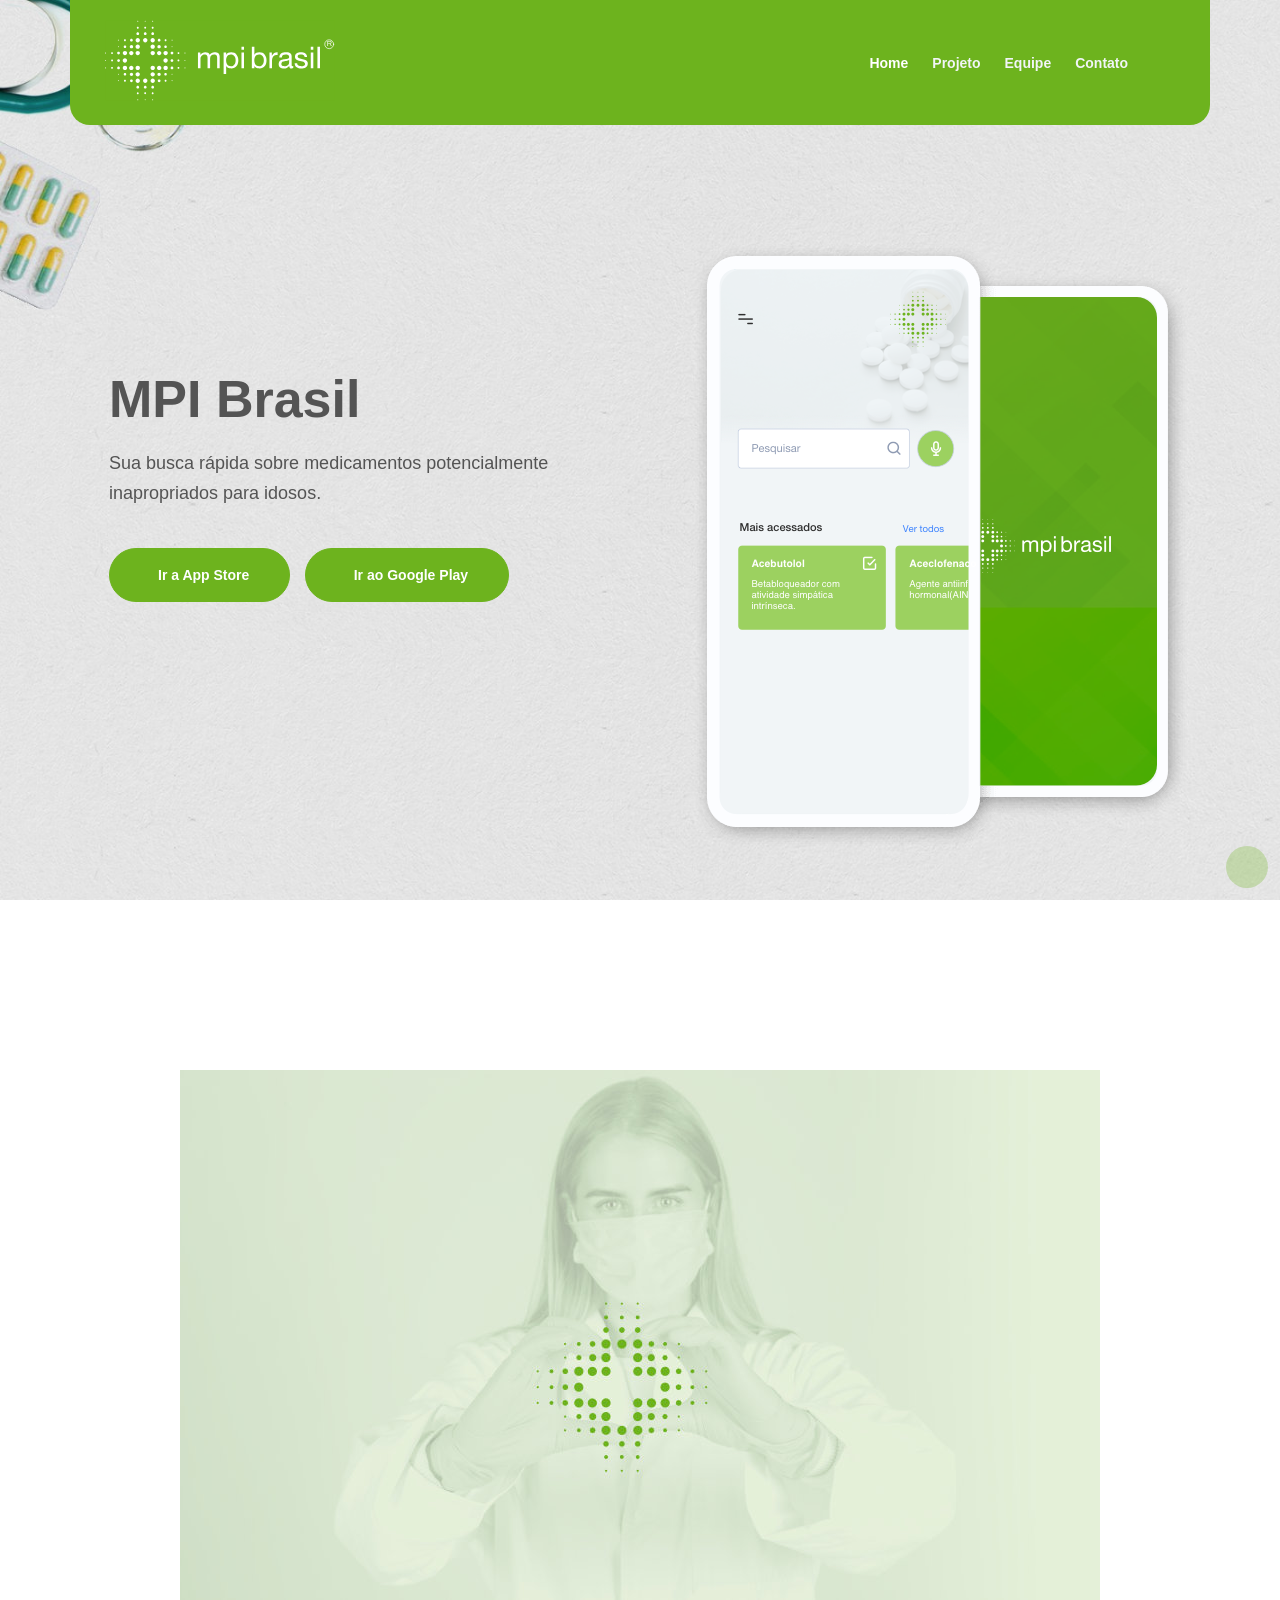
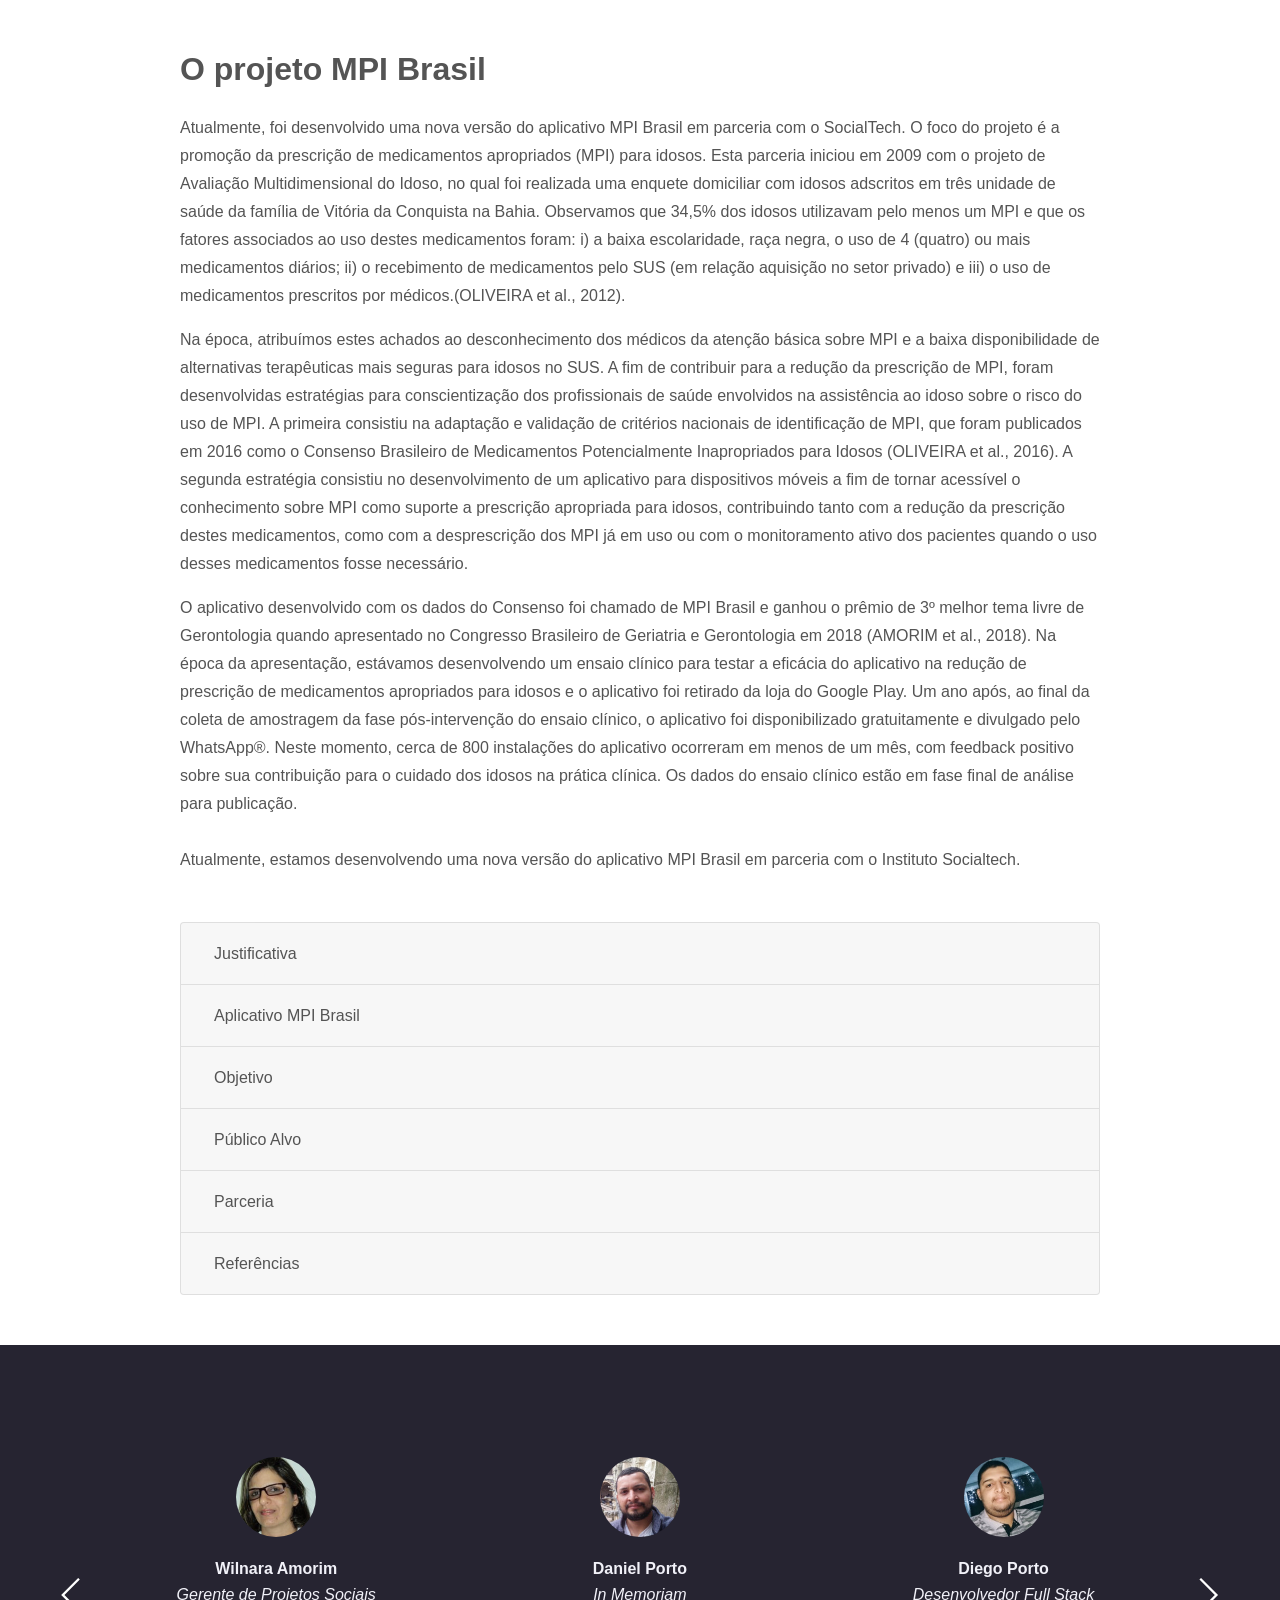
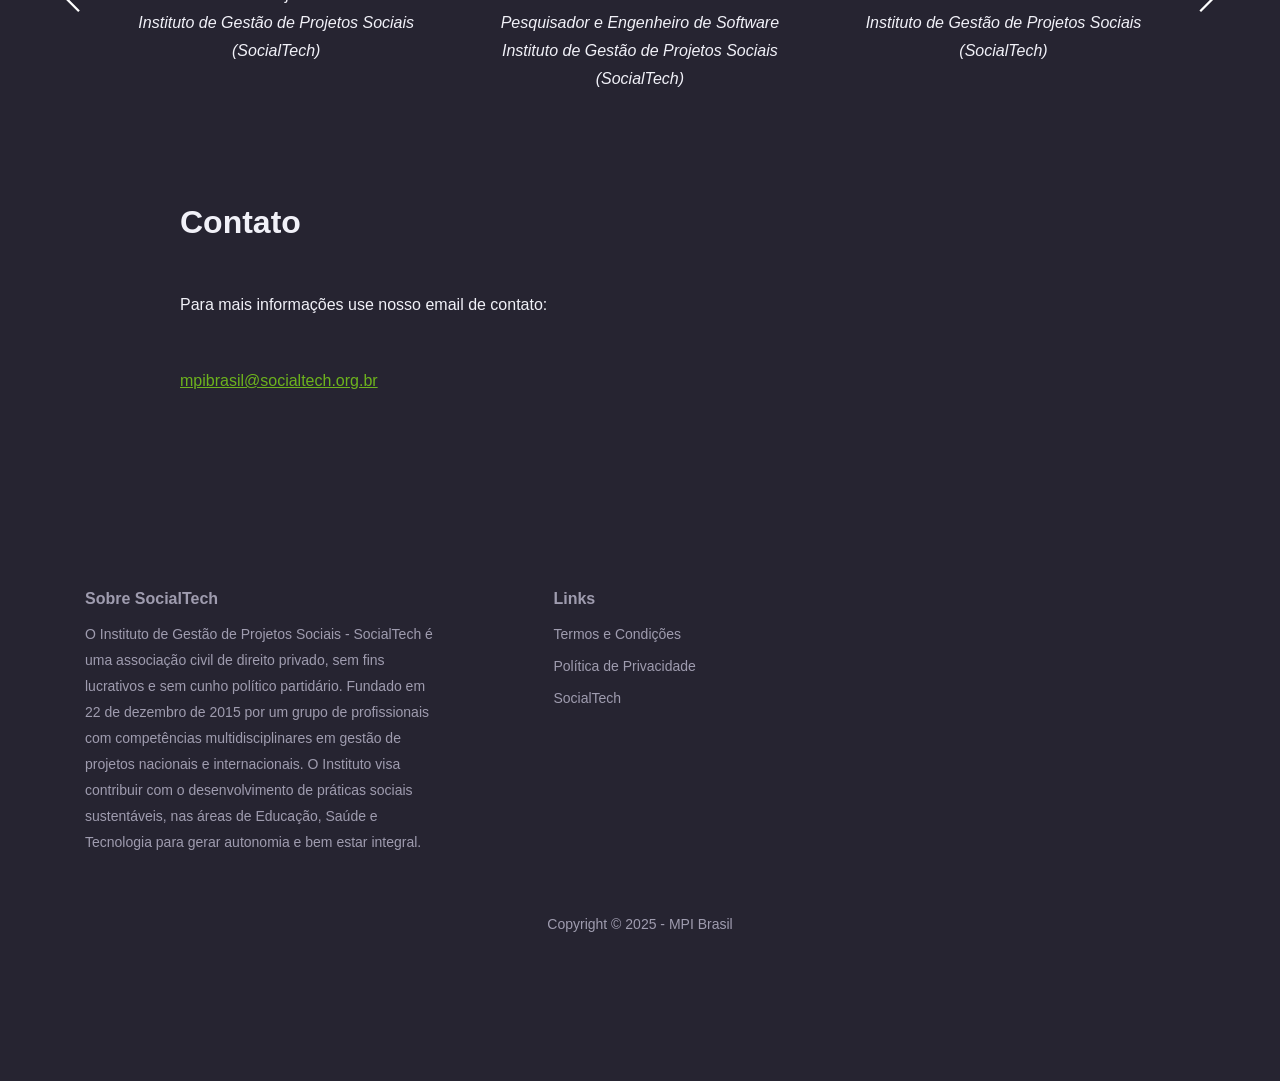
==== commit 475e5ff6: "refactor: reorganizar estrutura da landing page (css, js e images)" ====
--- a/index.html
+++ b/index.html
@@ -20,16 +20,12 @@
     <title>MPI Brasil</title>
 
     <!-- Styles -->
-    <link href="./index_files/css2" rel="stylesheet" />
-    <link href="./index_files/css2(1)" rel="stylesheet" />
-    <link href="./index_files/bootstrap.css" rel="stylesheet" />
-    <link href="./index_files/fontawesome-all.css" rel="stylesheet" />
-    <link href="./index_files/swiper.css" rel="stylesheet" />
-    <link href="./index_files/magnific-popup.css" rel="stylesheet" />
-    <link href="./index_files/styles.css" rel="stylesheet" />
+    <link href="./index_files/css/bootstrap.css" rel="stylesheet" />
+    <link href="./index_files/css/swiper.css" rel="stylesheet" />
+    <link href="./index_files/css/styles.css" rel="stylesheet" />
 
     <!-- Favicon  -->
-    <link rel="icon" href="/images/favicon.png" />
+    <link rel="icon" href="./index_files/images/favicon.png" />
 </head>
 
 <body data-spy="scroll" data-target=".fixed-top">
@@ -38,7 +34,7 @@
         <div class="container bg-logo" style="position: relative">
             <!-- Image Logo -->
             <a class="navbar-brand logo-image" href="./">
-                <img src="./index_files/logo.svg" alt="alternative" style="width: 260px" />
+                <img src="./index_files/images/logo.svg" alt="alternative" style="width: 260px" />
             </a>
 
             <button class="navbar-toggler p-0 border-0" type="button" data-toggle="offcanvas">
@@ -102,7 +98,7 @@
                 </div>
                 <!-- end of col -->
                 <div class="col-lg-6">
-                    <img class="img-fluid" src="./index_files/header-smartphones.png" alt="alternative" />
+                    <img class="img-fluid" src="./index_files/images/header-smartphones.png" alt="alternative" />
                 </div>
                 <!-- end of col -->
             </div>
@@ -118,7 +114,7 @@
         <div class="container">
             <div class="row">
                 <div class="col-xl-10 offset-xl-1">
-                    <img class="img-fluid mb-5" src="./index_files/article-details-small.jpg" alt="alternative" />
+                    <img class="img-fluid mb-5" src="./index_files/images/article-details-small.jpg" alt="alternative" />
                     <h2 class="mb-4">O projeto MPI Brasil</h2>
                     <p>
                         Atualmente, foi desenvolvido uma nova versão do aplicativo MPI
@@ -379,7 +375,7 @@
                                             href="https://github.com/institutosocialtech/mpi-brasil" target="_blank">
                                             https://github.com/institutosocialtech/mpi-brasil</a>
                                     </p>
-                                    <img class="img-fluid" src="./index_files/parceiros.jpg" />
+                                    <img class="img-fluid" src="./index_files/images/parceiros.jpg" />
                                 </div>
                             </div>
                         </div>
@@ -506,7 +502,7 @@
                             <!-- Slide -->
                             <div class="swiper-slide" data-swiper-slide-index="0">
                                 <div class="card">
-                                    <img class="card-image" src="./index_files/wilnara.jpg" alt="alternative" />
+                                    <img class="card-image" src="./index_files/images/team/wilnara.jpg" alt="alternative" />
                                     <div class="card-body">
                                         <p class="testimonial-author">Wilnara Amorim</p>
                                         <p class="testimonial-text">
@@ -520,7 +516,7 @@
                             <!-- Slide -->
                             <div class="swiper-slide" data-swiper-slide-index="1">
                                 <div class="card">
-                                    <img class="card-image" src="./index_files/daniel.jpg" alt="alternative" />
+                                    <img class="card-image" src="./index_files/images/team/daniel.jpg" alt="alternative" />
                                     <div class="card-body">
                                         <p class="testimonial-author">Daniel Porto</p>
                                         <p class="testimonial-text">
@@ -535,7 +531,7 @@
                             <!-- Slide -->
                             <div class="swiper-slide" data-swiper-slide-index="2">
                                 <div class="card">
-                                    <img class="card-image" src="./index_files/diego.jpg" alt="alternative" />
+                                    <img class="card-image" src="./index_files/images/team/diego.jpg" alt="alternative" />
                                     <div class="card-body">
                                         <p class="testimonial-author">Diego Porto</p>
                                         <p class="testimonial-text">
@@ -549,7 +545,7 @@
                             <!-- Slide -->
                             <div class="swiper-slide" data-swiper-slide-index="3">
                                 <div class="card">
-                                    <img class="card-image" src="./index_files/nando.jpg" alt="alternative" />
+                                    <img class="card-image" src="./index_files/images/team/nando.jpg" alt="alternative" />
                                     <div class="card-body">
                                         <p class="testimonial-author">Fernando Neves</p>
                                         <p class="testimonial-text">
@@ -563,7 +559,7 @@
                             <!-- Slide -->
                             <div class="swiper-slide" data-swiper-slide-index="4">
                                 <div class="card">
-                                    <img class="card-image" src="./index_files/welma.jpg" alt="alternative" />
+                                    <img class="card-image" src="./index_files/images/team/welma.jpg" alt="alternative" />
                                     <div class="card-body">
                                         <p class="testimonial-author">Dra. Welma Wildes Amorim</p>
                                         <p class="testimonial-text">
@@ -577,7 +573,7 @@
                             <!-- Slide -->
                             <div class="swiper-slide" data-swiper-slide-index="5">
                                 <div class="card">
-                                    <img class="card-image" src="./index_files/marcio.jpg" alt="alternative" />
+                                    <img class="card-image" src="./index_files/images/team/marcio.jpg" alt="alternative" />
                                     <div class="card-body">
                                         <p class="testimonial-author">Dr. Marcio Galvão Oliveira</p>
                                         <p class="testimonial-text">
@@ -592,7 +588,7 @@
                             <!-- Slide -->
                             <div class="swiper-slide" data-swiper-slide-index="6">
                                 <div class="card">
-                                    <img class="card-image" src="./index_files/renato.jpg" alt="alternative" />
+                                    <img class="card-image" src="./index_files/images/team/renato.jpg" alt="alternative" />
                                     <div class="card-body">
                                         <p class="testimonial-author">Renato Morais Souza</p>
                                         <p class="testimonial-text">
@@ -607,7 +603,7 @@
                             <!-- Slide -->
                             <div class="swiper-slide" data-swiper-slide-index="7">
                                 <div class="card">
-                                    <img class="card-image" src="./index_files/romana.jpg" alt="alternative" />
+                                    <img class="card-image" src="./index_files/images/team/romana.jpg" alt="alternative" />
                                     <div class="card-body">
                                         <p class="testimonial-author">Romana Santos Gama</p>
                                         <p class="testimonial-text">
@@ -730,21 +726,21 @@
     <!-- end of copyright -->
 
     <!-- Scripts -->
-    <script src="./index_files/jquery.min.js"></script>
+    <script src="./index_files/js/jquery.min.js"></script>
     <!-- jQuery for Bootstrap's JavaScript plugins -->
-    <script src="./index_files/bootstrap.min.js"></script>
+    <script src="./index_files/js/bootstrap.min.js"></script>
     <!-- Bootstrap framework -->
-    <script src="./index_files/jquery.easing.min.js"></script>
+    <script src="./index_files/js/jquery.easing.min.js"></script>
     <!-- jQuery Easing for smooth scrolling between anchors -->
-    <script src="./index_files/swiper.min.js"></script>
+    <script src="./index_files/js/swiper.min.js"></script>
     <!-- Swiper for image and text sliders -->
-    <script src="./index_files/jquery.magnific-popup.js"></script>
+    <script src="./index_files/js/jquery.magnific-popup.js"></script>
     <!-- Magnific Popup for lightboxes -->
-    <script src="./index_files/morphext.min.js"></script>
+    <script src="./index_files/js/morphext.min.js"></script>
     <!-- Morphtext rotating text in the header -->
-    <script src="./index_files/validator.min.js"></script>
+    <script src="./index_files/js/validator.min.js"></script>
     <!-- Validator.js - Bootstrap plugin that validates forms -->
-    <script src="./index_files/scripts.js"></script>
+    <script src="./index_files/js/scripts.js"></script>
     <!-- Custom scripts -->
 </body>
 
--- a/index_files/css/styles.css
+++ b/index_files/css/styles.css
@@ -0,0 +1,2322 @@
+/* Template: Leno - Mobile App Landing Page Template
+   Author: Inovatik
+   Description: Master CSS file
+*/
+
+/*****************************************
+Table Of Contents:
+
+- General Styles
+- Navigation
+- Header
+- Testimonials
+- Features
+- Video
+- Details 1
+- Details 1 Lightbox
+- Details 2
+- Statistics
+- Screenshots
+- Download
+- Footer
+- Copyright
+- Back To Top Button
+- Extra Pages
+******************************************/
+
+/*****************************************
+Colors:
+- Backgrounds - light dark blue #2f2c3d
+- Background, navbar - dark blue #262431
+- Input fields, text-box - light dark blue #423f52
+- Buttons, icons - blue #6DB31E
+- Body text, heading text - light gray #f1f1f8
+******************************************/
+
+
+/**************************/
+/*     General Styles     */
+/**************************/
+body,
+html {
+    width: 100%;
+	height: 100%;
+	background-color: #2f2c3d;
+}
+
+body, p {
+	color: #f1f1f8; 
+	font: 400 1rem/1.75rem "Open Sans", sans-serif;
+}
+
+h1 {
+	color: #f1f1f8;
+	font: 700 2.75rem/3.5rem "Montserrat", sans-serif;
+}
+
+h2 {
+	color: #f1f1f8;
+	font: 700 2rem/2.625rem "Montserrat", sans-serif;
+}
+
+h3 {
+	color: #f1f1f8;
+	font: 700 1.5rem/2.25rem "Montserrat", sans-serif;
+}
+
+h4 {
+	color: #f1f1f8;
+	font: 700 1.375rem/2.125rem "Montserrat", sans-serif;
+}
+
+h5 {
+	color: #f1f1f8;
+	font: 700 1.125rem/1.625rem "Montserrat", sans-serif;
+}
+
+h6 {
+	color: #f1f1f8;
+	font: 700 1rem/1.5rem "Montserrat", sans-serif;
+}
+
+.p-large {
+	font: 400 1.125rem/1.875rem "Open Sans", sans-serif;
+}
+
+.p-small {
+	font: 400 0.875rem/1.625rem "Open Sans", sans-serif;
+}
+
+.testimonial-text {
+	font-style: italic;
+}
+
+.testimonial-author {
+	font: 700 1rem/1.5rem "Montserrat", sans-serif;
+}
+
+.li-space-lg li {
+	margin-bottom: 0.5rem;
+}
+
+a {
+	color: #6DB31E;
+	text-decoration: underline;
+}
+
+a:hover {
+	color: #545454!important;
+	text-decoration: underline;
+}
+
+.blue {
+	color: #6DB31E;
+}
+
+.hr-heading {
+	display: inline-block;
+	width: 4.5rem;
+	height: 0.125rem;
+	margin-top: 0;
+	border: none;
+	background-color: #6DB31E;
+}
+
+.bg-dark-blue {
+	background-color: #262431;
+}
+
+.mb-6 {
+	margin-bottom: 6rem;
+}
+
+.pt-6 {
+	padding-top: 6rem;
+}
+
+.btn-solid-reg {
+	display: inline-block;
+	padding: 1.375rem 2.25rem 1.375rem 2.25rem;
+	border: 1px solid #6DB31E;
+	border-radius: 2rem;
+	background-color: #6DB31E;
+	color: #ffffff;
+	font: 600 0.875rem/0 "Open Sans", sans-serif;
+	text-decoration: none;
+	transition: all 0.2s;
+}
+
+.btn-solid-reg:hover {
+	border: 1px solid #6DB31E;
+	background-color: transparent;
+	color: #6DB31E;
+	text-decoration: none;
+}
+
+.btn-solid-lg {
+	display: inline-block;
+	padding: 1.625rem 2.5rem 1.625rem 2.5rem;
+	border: 1px solid #6DB31E;
+	border-radius: 2rem;
+	background-color: #6DB31E;
+	color: #ffffff;
+	font: 600 0.875rem/0 "Open Sans", sans-serif;
+	text-decoration: none;
+	transition: all 0.2s;
+}
+
+.btn-solid-lg:hover {
+	border: 1px solid #6DB31E;
+	background-color: transparent;
+	color: #6DB31E;
+	text-decoration: none;
+}
+
+.btn-solid-lg .fab {
+	margin-right: 0.5rem;
+	font-size: 1.25rem;
+	line-height: 0;
+	vertical-align: top;
+}
+
+.btn-solid-lg .fab.fa-google-play {
+	font-size: 1rem;
+}
+
+.btn-outline-reg {
+	display: inline-block;
+	padding: 1.375rem 2.25rem 1.375rem 2.25rem;
+	border: 1px solid #f1f1f8;
+	border-radius: 2rem;
+	background-color: transparent;
+	color: #f1f1f8;
+	font: 600 0.875rem/0 "Open Sans", sans-serif;
+	text-decoration: none;
+	transition: all 0.2s;
+}
+
+.btn-outline-reg:hover {
+	border: 1px solid #f1f1f8;
+	background-color: #f1f1f8;
+	color: #2f2c3d;
+	text-decoration: none;
+}
+
+.btn-outline-lg {
+	display: inline-block;
+	padding: 1.5rem 2.375rem 1.5rem 2.375rem;
+	border: 1px solid #f1f1f8;
+	border-radius: 2rem;
+	background-color: transparent;
+	color: #f1f1f8;
+	font: 600 0.875rem/0 "Open Sans", sans-serif;
+	text-decoration: none;
+	transition: all 0.2s;
+}
+
+.btn-outline-lg:hover {
+	border: 1px solid #f1f1f8;
+	background-color: #f1f1f8;
+	color: #2f2c3d;
+	text-decoration: none;
+}
+
+.btn-outline-sm {
+	display: inline-block;
+	padding: 1rem 1.5rem 1rem 1.5rem;
+	border: 1px solid #f1f1f8;
+	border-radius: 2rem;
+	background-color: transparent;
+	color: #f1f1f8;
+	font: 600 0.875rem/0 "Open Sans", sans-serif;
+	text-decoration: none;
+	transition: all 0.2s;
+}
+
+.btn-outline-sm:hover {
+	border: 1px solid #f1f1f8;
+	background-color: #f1f1f8;
+	color: #2f2c3d;
+	text-decoration: none;
+}
+
+.form-group {
+	position: relative;
+	margin-bottom: 1.25rem;
+}
+
+.form-group.has-error.has-danger {
+	margin-bottom: 0.625rem;
+}
+
+.form-group.has-error.has-danger .help-block.with-errors ul {
+	margin-top: 0.375rem;
+}
+
+.label-control {
+	position: absolute;
+	top: 0.87rem;
+	left: 1.375rem;
+	color: #f1f1f8;
+	opacity: 1;
+	font: 400 0.875rem/1.375rem "Open Sans", sans-serif;
+	cursor: text;
+	transition: all 0.2s ease;
+}
+
+.form-control-input:focus + .label-control,
+.form-control-input.notEmpty + .label-control,
+.form-control-textarea:focus + .label-control,
+.form-control-textarea.notEmpty + .label-control {
+	top: 0.125rem;
+	opacity: 1;
+	font-size: 0.75rem;
+	font-weight: 700;
+}
+
+.form-control-input,
+.form-control-select {
+	display: block; /* needed for proper display of the label in Firefox, IE, Edge */
+	width: 100%;
+	padding-top: 1.0625rem;
+	padding-bottom: 0.0625rem;
+	padding-left: 1.3125rem;
+	border: 1px solid #726e83;
+	border-radius: 0.375rem;
+	background-color: #423f52;
+	color: #f1f1f8;
+	font: 400 0.875rem/1.875rem "Open Sans", sans-serif;
+	transition: all 0.2s;
+	-webkit-appearance: none; /* removes inner shadow on form inputs on ios safari */
+}
+
+.form-control-select {
+	padding-top: 0.5rem;
+	padding-bottom: 0.5rem;
+	height: 3rem;
+}
+
+select {
+    /* you should keep these first rules in place to maintain cross-browser behavior */
+    -webkit-appearance: none;
+	-moz-appearance: none;
+	-ms-appearance: none;
+    -o-appearance: none;
+    appearance: none;
+    background-image: url('../images/down-arrow.png');
+    background-position: 96% 50%;
+    background-repeat: no-repeat;
+    outline: none;
+}
+
+.form-control-textarea {
+	display: block; /* used to eliminate a bottom gap difference between Chrome and IE/FF */
+	width: 100%;
+	height: 14rem; /* used instead of html rows to normalize height between Chrome and IE/FF */
+	padding-top: 1.25rem;
+	padding-left: 1.3125rem;
+	border: 1px solid #726e83;
+	border-radius: 0.375rem;
+	background-color: #423f52;
+	color: #f1f1f8;
+	font: 400 0.875rem/1.75rem "Open Sans", sans-serif;
+	transition: all 0.2s;
+}
+
+.form-control-input:focus,
+.form-control-select:focus,
+.form-control-textarea:focus {
+	border: 1px solid #a1a1a1;
+	outline: none; /* Removes blue border on focus */
+}
+
+.form-control-input:hover,
+.form-control-select:hover,
+.form-control-textarea:hover {
+	border: 1px solid #a1a1a1;
+}
+
+input[type='checkbox'] {
+	vertical-align: -10%;
+	margin-right: 0.5rem;
+}
+
+.form-control-submit-button {
+	display: inline-block;
+	width: 100%;
+	height: 3.125rem;
+	border: 1px solid #6DB31E;
+	border-radius: 0.375rem;
+	background-color: #6DB31E;
+	color: #ffffff;
+	font: 600 0.875rem/0 "Open Sans", sans-serif;
+	cursor: pointer;
+	transition: all 0.2s;
+}
+
+.form-control-submit-button:hover {
+	border: 1px solid #6DB31E;
+	background-color: transparent;
+	color: #6DB31E;
+}
+
+/* Form Success And Error Message Formatting */
+#cmsgSubmit.h3.text-center.tada.animated,
+#cmsgSubmit.h3.text-center {
+	display: block;
+	margin-bottom: 0;
+	color: #ffffff;
+	font-weight: 400;
+	font-size: 1.125rem;
+	line-height: 1rem;
+}
+
+.help-block.with-errors .list-unstyled {
+	font-size: 0.75rem;
+	line-height: 1.125rem;
+	text-align: left;
+}
+
+.help-block.with-errors ul {
+	margin-bottom: 0;
+}
+/* end of form success and error message formatting */
+
+/* Form Success And Error Message Animation - Animate.css */
+@-webkit-keyframes tada {
+	from {
+		-webkit-transform: scale3d(1, 1, 1);
+		-ms-transform: scale3d(1, 1, 1);
+		transform: scale3d(1, 1, 1);
+	}
+	10%, 20% {
+		-webkit-transform: scale3d(.9, .9, .9) rotate3d(0, 0, 1, -3deg);
+		-ms-transform: scale3d(.9, .9, .9) rotate3d(0, 0, 1, -3deg);
+		transform: scale3d(.9, .9, .9) rotate3d(0, 0, 1, -3deg);
+	}
+	30%, 50%, 70%, 90% {
+		-webkit-transform: scale3d(1.1, 1.1, 1.1) rotate3d(0, 0, 1, 3deg);
+		-ms-transform: scale3d(1.1, 1.1, 1.1) rotate3d(0, 0, 1, 3deg);
+		transform: scale3d(1.1, 1.1, 1.1) rotate3d(0, 0, 1, 3deg);
+	}
+	40%, 60%, 80% {
+		-webkit-transform: scale3d(1.1, 1.1, 1.1) rotate3d(0, 0, 1, -3deg);
+		-ms-transform: scale3d(1.1, 1.1, 1.1) rotate3d(0, 0, 1, -3deg);
+		transform: scale3d(1.1, 1.1, 1.1) rotate3d(0, 0, 1, -3deg);
+	}
+	to {
+		-webkit-transform: scale3d(1, 1, 1);
+		-ms-transform: scale3d(1, 1, 1);
+		transform: scale3d(1, 1, 1);
+	}
+}
+
+@keyframes tada {
+	from {
+		-webkit-transform: scale3d(1, 1, 1);
+		-ms-transform: scale3d(1, 1, 1);
+		transform: scale3d(1, 1, 1);
+	}
+	10%, 20% {
+		-webkit-transform: scale3d(.9, .9, .9) rotate3d(0, 0, 1, -3deg);
+		-ms-transform: scale3d(.9, .9, .9) rotate3d(0, 0, 1, -3deg);
+		transform: scale3d(.9, .9, .9) rotate3d(0, 0, 1, -3deg);
+	}
+	30%, 50%, 70%, 90% {
+		-webkit-transform: scale3d(1.1, 1.1, 1.1) rotate3d(0, 0, 1, 3deg);
+		-ms-transform: scale3d(1.1, 1.1, 1.1) rotate3d(0, 0, 1, 3deg);
+		transform: scale3d(1.1, 1.1, 1.1) rotate3d(0, 0, 1, 3deg);
+	}
+	40%, 60%, 80% {
+		-webkit-transform: scale3d(1.1, 1.1, 1.1) rotate3d(0, 0, 1, -3deg);
+		-ms-transform: scale3d(1.1, 1.1, 1.1) rotate3d(0, 0, 1, -3deg);
+		transform: scale3d(1.1, 1.1, 1.1) rotate3d(0, 0, 1, -3deg);
+	}
+	to {
+		-webkit-transform: scale3d(1, 1, 1);
+		-ms-transform: scale3d(1, 1, 1);
+		transform: scale3d(1, 1, 1);
+	}
+}
+
+.tada {
+	-webkit-animation-name: tada;
+	animation-name: tada;
+}
+
+.animated {
+	-webkit-animation-duration: 1s;
+	animation-duration: 1s;
+	-webkit-animation-fill-mode: both;
+	animation-fill-mode: both;
+}
+/* end of form success and error message animation - Animate.css */
+
+/* Fade-move Animation For Details Lightbox - Magnific Popup */
+/* at start */
+.my-mfp-slide-bottom .zoom-anim-dialog {
+	opacity: 0;
+	transition: all 0.2s ease-out;
+	-webkit-transform: translateY(-1.25rem) perspective(37.5rem) rotateX(10deg);
+	-ms-transform: translateY(-1.25rem) perspective(37.5rem) rotateX(10deg);
+	transform: translateY(-1.25rem) perspective(37.5rem) rotateX(10deg);
+}
+
+/* animate in */
+.my-mfp-slide-bottom.mfp-ready .zoom-anim-dialog {
+	opacity: 1;
+	-webkit-transform: translateY(0) perspective(37.5rem) rotateX(0); 
+	-ms-transform: translateY(0) perspective(37.5rem) rotateX(0); 
+	transform: translateY(0) perspective(37.5rem) rotateX(0); 
+}
+
+/* animate out */
+.my-mfp-slide-bottom.mfp-removing .zoom-anim-dialog {
+	opacity: 0;
+	-webkit-transform: translateY(-0.625rem) perspective(37.5rem) rotateX(10deg); 
+	-ms-transform: translateY(-0.625rem) perspective(37.5rem) rotateX(10deg); 
+	transform: translateY(-0.625rem) perspective(37.5rem) rotateX(10deg); 
+}
+
+/* dark overlay, start state */
+.my-mfp-slide-bottom.mfp-bg {
+	opacity: 0;
+	transition: opacity 0.2s ease-out;
+}
+
+/* animate in */
+.my-mfp-slide-bottom.mfp-ready.mfp-bg {
+	opacity: 0.8;
+}
+/* animate out */
+.my-mfp-slide-bottom.mfp-removing.mfp-bg {
+	opacity: 0;
+}
+/* end of fade-move animation for details lightbox - magnific popup */
+
+/* Fade Animation For Image Lightbox - Magnific Popup */
+@-webkit-keyframes fadeIn {
+	from {
+		opacity: 0;
+	}
+	to {
+		opacity: 1;
+	}
+}
+
+@keyframes fadeIn {
+	from {
+		opacity: 0;
+	}
+	to {
+		opacity: 1;
+	}
+}
+
+.fadeIn {
+	-webkit-animation: fadeIn 0.6s;
+	animation: fadeIn 0.6s;
+}
+
+@-webkit-keyframes fadeOut {
+	from {
+		opacity: 1;
+	}
+	to {
+		opacity: 0;
+	}
+}
+
+@keyframes fadeOut {
+	from {
+		opacity: 1;
+	}
+	to {
+		opacity: 0;
+	}
+}
+
+.fadeOut {
+	-webkit-animation: fadeOut 0.8s;
+	animation: fadeOut 0.8s;
+}
+/* end of fade animation for image lightbox - magnific popup */
+
+
+/**********************/
+/*     Navigation     */
+/**********************/
+.style-center{
+	position: relative;
+	top:70px;
+}
+.color-silver{
+	color:#545454;
+}
+.navbar {
+	
+	/*fn background-color: #262431;*/
+	font: 600 0.875rem/0.875rem "Open Sans", sans-serif;
+	box-shadow: 0 0.0625rem 0.375rem 0 rgba(0, 0, 0, 0.3);
+}
+
+.navbar .navbar-brand {
+	padding-top: 0rem;
+	padding-bottom: 0.25rem;
+}
+
+.navbar .logo-image img {
+	width: 300px;
+	position: relative;
+	padding-top: 20px;
+	padding-left: 20px;
+	padding-bottom: 20px;
+	 
+ 
+}
+
+.navbar .logo-text {
+	color: #f1f1f8;
+	font: 700 2rem/1rem "Open Sans", sans-serif;
+	text-decoration: none;
+}
+
+.offcanvas-collapse {
+	position: fixed;
+	top: 3.25rem; /* adjusts the height between the top of the page and the offcanvas menu */
+	bottom: 0;
+	left: 100%;
+	width: 100%;
+	padding-right: 1rem;
+	padding-left: 1rem;
+	overflow-y: auto;
+	visibility: hidden;
+	background-color: #262431;
+	transition: visibility .3s ease-in-out, -webkit-transform .3s ease-in-out;
+	transition: transform .3s ease-in-out, visibility .3s ease-in-out;
+	transition: transform .3s ease-in-out, visibility .3s ease-in-out, -webkit-transform .3s ease-in-out;
+}
+
+.offcanvas-collapse.open {
+	visibility: visible;
+	-webkit-transform: translateX(-100%);
+	transform: translateX(-100%);
+}
+
+.navbar .navbar-nav {
+	margin-top: 0.75rem;
+	margin-bottom: 0.5rem;
+}
+
+.navbar .nav-item .nav-link {
+	padding-top: 0.625rem;
+	padding-bottom: 0.625rem;
+	color: #F1F5F7;
+	text-decoration: none;
+	transition: all 0.2s ease;
+}
+
+.navbar .nav-item:hover .nav-link,
+.navbar .nav-item.active .nav-link {
+	color: #6DB31E;
+}
+
+/* Dropdown Menu */
+.navbar .dropdown .dropdown-menu {
+	animation: fadeDropdown 0.2s; /* required for the fade animation */
+}
+
+@keyframes fadeDropdown {
+    0% {
+        opacity: 0;
+    }
+
+    100% {
+        opacity: 1;
+	}
+}
+
+.navbar .dropdown-menu {
+	margin-top: 0.5rem;
+	margin-bottom: 0.5rem;
+	padding-top: 0.75rem;
+	padding-bottom: 0.75rem;
+	border: none;
+	background-color: #262431;
+}
+
+.navbar .dropdown-item {
+	padding-top: 0.5rem;
+	padding-bottom: 0.5rem;
+	color: #f1f1f8;
+	font: 600 0.875rem/0.875rem "Open Sans", sans-serif;
+	text-decoration: none;
+}
+
+.navbar .dropdown-item:hover {
+	background-color: #262431;
+	color: #6DB31E;
+}
+
+.navbar .dropdown-divider {
+	width: 100%;
+	height: 1px;
+	margin: 0.5rem auto 0.5rem auto;
+	border: none;
+	background-color: #3a3942;
+}
+/* end of dropdown menu */
+
+.navbar .social-icons {
+	display: block;
+}
+
+.navbar .fa-stack {
+	width: 2em;
+	margin-top: 0.25rem;
+	margin-right: 0.25rem;
+	font-size: 0.75rem;
+}
+
+.navbar .fa-stack-2x {
+	color: #6DB31E;
+	transition: all 0.2s ease;
+}
+
+.navbar .fa-stack-1x {
+	color: #ffffff;
+	transition: all 0.2s ease;
+}
+
+.navbar .fa-stack:hover .fa-stack-2x {
+	color: #ffffff;
+}
+
+.navbar .fa-stack:hover .fa-stack-1x {
+	color: #6DB31E;
+}
+
+.navbar .navbar-toggler {
+	padding: 0;
+	border: none;
+	font-size: 1.25rem;
+}
+
+
+/*****************/
+/*    Header     */
+/*****************/
+.header {
+	padding-top: 8rem;
+	padding-bottom: 7.75rem;
+	background: linear-gradient(rgba(0, 0, 0, 0.0), rgba(0, 0, 0, 0.0)), url('../images/header-background.jpeg') left top no-repeat;
+	background-size: cover;
+	text-align: center;
+	height: 100%;
+}
+
+.header h1 {
+	margin-bottom: 1rem;
+}
+
+.header h1 #js-rotating {
+	color: #6DB31E;
+}
+
+.header .p-large {
+	margin-bottom: 2.5rem;
+}
+
+.header .btn-solid-lg {
+	margin-right: 0.375rem;
+	margin-bottom: 1.125rem;
+	margin-left: 0.375rem;
+}
+
+.header .text-container {
+	margin-bottom: 4rem;
+}
+
+
+/************************/
+/*     Testimonials     */
+/************************/
+.slider-1 {
+	padding-top: 7rem;
+	padding-bottom: 7rem;
+}
+
+.slider-1 .slider-container {
+	position: relative;
+}
+
+.slider-1 .swiper-container {
+	position: static;
+	width: 86%;
+	text-align: center;
+}
+
+.slider-1 .swiper-button-prev:focus,
+.slider-1 .swiper-button-next:focus {
+	/* even if you can't see it chrome you can see it on mobile device */
+	outline: none;
+}
+
+.slider-1 .swiper-button-prev {
+	left: -0.875rem;
+	background-image: url("data:image/svg+xml;charset=utf-8,%3Csvg%20xmlns%3D'http%3A%2F%2Fwww.w3.org%2F2000%2Fsvg'%20viewBox%3D'0%200%2028%2044'%3E%3Cpath%20d%3D'M0%2C22L22%2C0l2.1%2C2.1L4.2%2C22l19.9%2C19.9L22%2C44L0%2C22L0%2C22L0%2C22z'%20fill%3D'%23ffffff'%2F%3E%3C%2Fsvg%3E");
+	background-size: 1.125rem 1.75rem;
+}
+
+.slider-1 .swiper-button-next {
+	right: -0.875rem;
+	background-image: url("data:image/svg+xml;charset=utf-8,%3Csvg%20xmlns%3D'http%3A%2F%2Fwww.w3.org%2F2000%2Fsvg'%20viewBox%3D'0%200%2028%2044'%3E%3Cpath%20d%3D'M27%2C22L27%2C22L5%2C44l-2.1-2.1L22.8%2C22L2.9%2C2.1L5%2C0L27%2C22L27%2C22z'%20fill%3D'%23ffffff'%2F%3E%3C%2Fsvg%3E");
+	background-size: 1.125rem 1.75rem;
+}
+
+.slider-1 .card {
+	position: relative;
+	border: none;
+	background-color: transparent;
+}
+
+.slider-1 .card-image {
+	width: 5rem;
+	height: 5rem;
+	margin-right: auto;
+	margin-bottom: 1.25rem;
+	margin-left: auto;
+	border-radius: 50%;
+}
+
+.slider-1 .card-body {
+	padding: 0;
+}
+
+.slider-1 .testimonial-text {
+	margin-bottom: 0.75rem;
+}
+
+.slider-1 .testimonial-author {
+	margin-bottom: 0;
+}
+
+
+/********************/
+/*     Features     */
+/********************/
+.tabs {
+	padding-top: 7.5rem;
+	padding-bottom: 5.75rem;
+	background-color: #2f2c3d;
+}
+
+.tabs h2 {
+	text-align: center;
+}
+
+.tabs .p-heading {
+	margin-bottom: 3.125rem;
+	text-align: center;
+}
+
+.tabs .nav-tabs {
+	margin-right: auto;
+	margin-bottom: 2.5rem;
+	margin-left: auto;
+	justify-content: center;
+	border-bottom: none;
+}
+
+.tabs .nav-link {
+	margin-bottom: 1rem;
+	padding: 0.5rem 1.375rem 0.25rem 1.375rem;
+	border: none;
+	border-bottom: 0.1875rem solid #f1f1f8;
+	border-radius: 0;
+	color: #f1f1f8;
+	font: 700 1rem/1.75rem "Montserrat", sans-serif;
+	text-decoration: none;
+	transition: all 0.2s ease;
+}
+
+.tabs .nav-link.active,
+.tabs .nav-link:hover {
+	border-bottom: 0.1875rem solid #6DB31E;
+	background-color: transparent;
+	color: #6DB31E;
+}
+
+.tabs .nav-link .fas {
+	margin-right: 0.375rem;
+	font-size: 1rem;
+}
+
+.tabs .tab-content {
+	width: 100%; /* for proper display in IE11 */
+}
+
+.tabs .fa-stack {
+	width: 2em;
+	margin-right: 0.625rem;
+	font-size: 1.25rem;
+}
+
+.tabs .fa-stack-2x {
+	color: #6DB31E;
+}
+
+.tabs .fa-stack-1x {
+	color: #ffffff;
+}
+
+.tabs #tab-1 .li-space-lg li {
+	margin-bottom: 1.375rem;
+}
+
+.tabs #tab-1 img {
+	display: block;
+	margin: 2rem auto 5rem auto;
+}
+
+.tabs #tab-2 img {
+	display: block;
+	margin: 0 auto 4rem auto;
+}
+
+.tabs #tab-2 p.sub-heading {
+	margin-bottom: 2.5rem;
+}
+
+.tabs #tab-2 .list-unstyled {
+	margin-bottom: 0;
+}
+
+.tabs #tab-2 .li-space-lg li {
+	margin-bottom: 1.375rem;
+}
+
+.tabs #tab-2 h3 {
+	margin-bottom: 0.75rem;
+}
+
+.tabs #tab-3 .li-space-lg li {
+	margin-bottom: 1.375rem;
+}
+
+.tabs #tab-3 h3 {
+	margin-top: 1rem;
+	margin-bottom: 0.75rem;
+}
+
+.tabs #tab-3 p.sub-heading {
+	margin-bottom: 3rem;
+}
+
+.tabs #tab-3 img {
+	display: block;
+	margin: 1rem auto 2rem auto;
+}
+
+
+/*****************/
+/*     Video     */
+/*****************/
+.basic-1 {
+	padding-top: 7.5rem;
+	padding-bottom: 8rem;
+	background: url('video-background.jpg') center center no-repeat;
+	background-size: cover; 
+}
+
+.basic-1 h2 {
+	text-align: center;
+}
+
+.basic-1 .p-heading {
+	margin-bottom: 4rem;
+	text-align: center;
+}
+
+.basic-1 .image-container img {
+	border-radius: 0.5rem;
+}
+
+.basic-1 .video-wrapper {
+	position: relative;
+}
+
+/* Video Play Button */
+.basic-1 .video-play-button {
+	position: absolute;
+	z-index: 10;
+	top: 50%;
+	left: 50%;
+	display: block;
+	box-sizing: content-box;
+	width: 2rem;
+	height: 2.75rem;
+	padding: 1.125rem 1.25rem 1.125rem 1.75rem;
+	border-radius: 50%;
+	-webkit-transform: translateX(-50%) translateY(-50%);
+	-ms-transform: translateX(-50%) translateY(-50%);
+	transform: translateX(-50%) translateY(-50%);
+}
+  
+.basic-1 .video-play-button:before {
+	content: "";
+	position: absolute;
+	z-index: 0;
+	top: 50%;
+	left: 50%;
+	display: block;
+	width: 4.75rem;
+	height: 4.75rem;
+	border-radius: 50%;
+	background: #6DB31E;
+	animation: pulse-border 1500ms ease-out infinite;
+	-webkit-transform: translateX(-50%) translateY(-50%);
+	-ms-transform: translateX(-50%) translateY(-50%);
+	transform: translateX(-50%) translateY(-50%);
+}
+  
+.basic-1 .video-play-button:after {
+	content: "";
+	position: absolute;
+	z-index: 1;
+	top: 50%;
+	left: 50%;
+	display: block;
+	width: 4.375rem;
+	height: 4.375rem;
+	border-radius: 50%;
+	background: #6DB31E;
+	transition: all 200ms;
+	-webkit-transform: translateX(-50%) translateY(-50%);
+	-ms-transform: translateX(-50%) translateY(-50%);
+	transform: translateX(-50%) translateY(-50%);
+}
+  
+.basic-1 .video-play-button span {
+	position: relative;
+	display: block;
+	z-index: 3;
+	top: 0.375rem;
+	left: 0.25rem;
+	width: 0;
+	height: 0;
+	border-left: 1.625rem solid #fff;
+	border-top: 1rem solid transparent;
+	border-bottom: 1rem solid transparent;
+}
+  
+@keyframes pulse-border {
+	0% {
+		transform: translateX(-50%) translateY(-50%) translateZ(0) scale(1);
+		opacity: 1;
+	}
+	100% {
+		transform: translateX(-50%) translateY(-50%) translateZ(0) scale(1.5);
+		opacity: 0;
+	}
+}
+/* end of video play button */
+
+
+/*********************/
+/*     Details 1     */
+/*********************/
+.basic-2 {
+	padding-top: 8rem;
+	padding-bottom: 4.25rem;
+}
+
+.basic-2 .image-container {
+	margin-bottom: 4rem;
+}
+
+.basic-2 h2 {
+	margin-bottom: 1.875rem;
+}
+
+.basic-2 p {
+	margin-bottom: 1.75rem;
+}
+
+
+/******************************/
+/*     Details 1 Lightbox     */
+/******************************/
+.lightbox-basic {
+	position: relative;
+	max-width: 71.875rem;
+	margin: 2.5rem auto;
+	padding: 3rem 1rem;
+	background-color: #2f2c3d;
+	text-align: left;
+}
+
+.lightbox-basic .image-container {
+	margin-bottom: 3rem;
+	text-align: center;
+}
+
+.lightbox-basic .image-container img {
+	border-radius: 0.5rem;
+}
+
+.lightbox-basic h3 {
+	margin-bottom: 0.5rem;
+}
+
+.lightbox-basic hr {
+	width: 2.75rem;
+	margin-top: 0.125rem;
+	margin-bottom: 1rem;
+	margin-left: 0;
+	border-top: 0.125rem solid #6DB31E;
+}
+
+.lightbox-basic h4 {
+	margin-top: 1.75rem;
+	margin-bottom: 0.625rem;
+}
+
+.lightbox-basic .list-unstyled {
+	margin-bottom: 1.5rem;
+}
+
+.lightbox-basic .list-unstyled .fas {
+	color: #6DB31E;
+	font-size: 0.875rem;
+	line-height: 1.75rem;
+}
+
+.lightbox-basic .list-unstyled .media-body {
+	margin-left: 0.625rem;
+}
+
+.lightbox-basic .list-unstyled {
+	margin-bottom: 1.5rem;
+}
+
+/* Action Button */
+.lightbox-basic .btn-solid-reg.mfp-close {
+	position: relative;
+	width: auto;
+	height: auto;
+	color: #ffffff;
+	opacity: 1;
+}
+
+.lightbox-basic .btn-solid-reg.mfp-close:hover {
+	color: #6DB31E;
+}
+/* end of action Button */
+
+/* Back Button */
+.lightbox-basic .btn-outline-reg.mfp-close.as-button {
+	position: relative;
+	display: inline-block;
+	width: auto;
+	height: auto;
+	margin-left: 0.375rem;
+	padding: 1.375rem 2.25rem 1.375rem 2.25rem;
+	border: 1px solid #ffffff;
+	color: #ffffff;
+	opacity: 1;
+}
+
+.lightbox-basic .btn-outline-reg.mfp-close.as-button:hover {
+	background-color: #ffffff;
+	color: #262431;
+}
+/* end of back button */
+
+/* Close X Button */
+.lightbox-basic button.mfp-close.x-button {
+	position: absolute;
+	top: -0.125rem;
+	right: -0.125rem;
+	width: 2.75rem;
+	height: 2.75rem;
+	color: #ffffff;
+}
+/* end of close x button */
+
+
+/*********************/
+/*     Details 2     */
+/*********************/
+.basic-3 {
+	padding-top: 4.25rem;
+	padding-bottom: 4rem;
+}
+
+.basic-3 .text-container {
+	margin-bottom: 4rem;
+}
+
+.basic-3 h2 {
+	margin-bottom: 1.875rem;
+}
+
+.basic-3 p {
+	margin-bottom: 1.75rem;
+}
+
+
+/**********************/
+/*     Statistics     */
+/**********************/
+.counter {
+	padding-top: 4rem;
+	padding-bottom: 3.25rem;
+	background-color: #262431;
+	text-align: center;
+}
+
+.counter #counter {
+	margin-bottom: 0.75rem;
+}
+
+.counter #counter .cell {
+	display: inline-block;
+	width: 7.375rem;
+	margin-right: 1.5rem;
+	margin-bottom: 4rem;
+	margin-left: 1.5rem;
+	vertical-align: top;
+}
+
+.counter #counter .fas {
+	margin-bottom: 1rem;
+	font-size: 2.25rem;
+	color: #6DB31E;
+}
+
+.counter #counter .counter-value {
+	color: #f1f1f8;
+	font-family: Montserrat;
+	font-weight: 700;
+	font-size: 3.375rem;
+	line-height: 3.875rem;
+	vertical-align: middle;
+}
+
+.counter #counter .counter-info {
+	margin-bottom: 0;
+	color: #f1f1f8;
+	vertical-align: middle;
+}
+
+
+/***********************/
+/*     Screenshots     */
+/***********************/
+.slider-2 {
+	padding-top: 7.5rem;
+	padding-bottom: 8.125rem;
+}
+
+.slider-2 .h2-heading {
+	text-align: center;
+}
+
+.slider-2 .hr-heading {
+	display: block;
+	margin-right: auto;
+	margin-bottom: 3.75rem;
+	margin-left: auto;
+}
+
+.slider-2 .slider-container {
+	position: relative;
+}
+
+.slider-2 .swiper-container {
+	position: static;
+	width: 90%;
+	text-align: center;
+}
+
+.slider-2 .swiper-button-prev,
+.slider-2 .swiper-button-next {
+	top: 50%;
+	width: 1.125rem;
+}
+
+.slider-2 .swiper-button-prev:focus,
+.slider-2 .swiper-button-next:focus {
+	/* even if you can't see it chrome you can see it on mobile device */
+	outline: none;
+}
+
+.slider-2 .swiper-button-prev {
+	left: -0.5rem;
+	background-image: url("data:image/svg+xml;charset=utf-8,%3Csvg%20xmlns%3D'http%3A%2F%2Fwww.w3.org%2F2000%2Fsvg'%20viewBox%3D'0%200%2028%2044'%3E%3Cpath%20d%3D'M0%2C22L22%2C0l2.1%2C2.1L4.2%2C22l19.9%2C19.9L22%2C44L0%2C22L0%2C22L0%2C22z'%20fill%3D'%23ffffff'%2F%3E%3C%2Fsvg%3E");
+	background-size: 1.125rem 1.75rem;
+}
+
+.slider-2 .swiper-button-next {
+	right: -0.5rem;
+	background-image: url("data:image/svg+xml;charset=utf-8,%3Csvg%20xmlns%3D'http%3A%2F%2Fwww.w3.org%2F2000%2Fsvg'%20viewBox%3D'0%200%2028%2044'%3E%3Cpath%20d%3D'M27%2C22L27%2C22L5%2C44l-2.1-2.1L22.8%2C22L2.9%2C2.1L5%2C0L27%2C22L27%2C22z'%20fill%3D'%23ffffff'%2F%3E%3C%2Fsvg%3E");
+	background-size: 1.125rem 1.75rem;
+}
+
+
+/********************/
+/*     Download     */
+/********************/
+.basic-4 {
+	/*fn padding-top: 7.75rem;*/
+	padding-bottom: 8.125rem;
+	background: url('index_files/images/header-background.jpeg') left top no-repeat;
+	background-size: cover; 
+}
+
+.basic-4 .text-container {
+	margin-bottom: 3.5rem;
+	text-align: center;
+}
+
+.basic-4 h3 {
+	margin-bottom: 1.875rem;
+}
+
+.basic-4 .btn-solid-lg {
+	margin-right: 0.375rem;
+	margin-bottom: 1.125rem;
+	margin-left: 0.375rem;
+}
+
+
+/******************/
+/*     Footer     */
+/******************/
+.footer {
+	padding-top: 5rem;
+	padding-bottom: 0.5rem;
+}
+
+.footer a {
+	text-decoration: none;
+}
+
+.footer .footer-col {
+	margin-bottom: 3rem;
+}
+
+.footer h6 {
+	margin-bottom: 0.625rem;
+	color: #9f9caf;
+}
+
+.footer p,
+.footer a,
+.footer ul {
+	color: #9f9caf;
+}
+
+.footer .li-space-lg li {
+	margin-bottom: 0.375rem;
+}
+
+.footer .footer-col.third .fa-stack {
+	width: 2em;
+	margin-bottom: 1.25rem;
+	margin-right: 0.375rem;
+	font-size: 1.375rem;
+}
+
+.footer .footer-col.third .fa-stack .fa-stack-1x {
+    color: #ffffff;
+	transition: all 0.2s ease;
+}
+
+.footer .footer-col.third .fa-stack .fa-stack-2x {
+	color: #3b384b;
+	transition: all 0.2s ease;
+}
+
+.footer .footer-col.third .fa-stack:hover .fa-stack-1x {
+	color: #ffffff;
+}
+
+.footer .footer-col.third .fa-stack:hover .fa-stack-2x {
+    color: #6DB31E;
+}
+
+
+/*********************/
+/*     Copyright     */
+/*********************/
+.copyright {
+	padding-bottom: 1rem;
+	text-align: center;
+}
+
+.copyright p,
+.copyright a {
+	color: #9f9caf;
+	text-decoration: none;
+}
+
+
+/******************************/
+/*     Back To Top Button     */
+/******************************/
+a.back-to-top {
+	position: fixed;
+	z-index: 999;
+	right: 0.75rem;
+	bottom: 0.75rem;
+	display: none;
+	width: 2.625rem;
+	height: 2.625rem;
+	border-radius: 1.875rem;
+	background: #6DB31E url("../images/up-arrow.png") no-repeat center 47%;
+	background-size: 1.125rem 1.125rem;
+	text-indent: -9999px;
+}
+
+a:hover.back-to-top {
+	background-color: #6DB31E;
+}
+
+
+/***********************/
+/*     Extra Pages     */
+/***********************/
+.ex-header {
+	padding-top: 8.5rem;
+	padding-bottom: 4rem;
+}
+
+.ex-basic-1 .list-unstyled .fas {
+	color: #6DB31E;
+	font-size: 0.375rem;
+	line-height: 1.75rem;
+}
+
+.ex-basic-1 .list-unstyled .media-body {
+	margin-left: 0.5rem;
+}
+
+.ex-basic-1 .list-unstyled.list-icon-lg .media {
+	margin-bottom: 2.5rem;
+}
+
+.ex-basic-1 .list-unstyled.list-icon-lg .list-icon {
+	width: 3rem;
+	height: 3rem;
+	border-radius: 50%;
+	background-color: #6DB31E;
+	text-align: center;
+}
+
+.ex-basic-1 .list-unstyled.list-icon-lg .fas {
+	color: #ffffff;
+	font-size: 1rem;
+	line-height: 3rem;
+}
+
+.ex-basic-1 .list-unstyled.list-icon-lg .media-body {
+	margin-left: 1rem;
+}
+
+.ex-basic-1 .text-box {
+	padding: 1.25rem 1.25rem 0.5rem 1.25rem;
+	background-color: #423f52;
+}
+
+.ex-basic-1 .text-box .text-box-icon {
+	color: #6DB31E;
+	font-size: 2.5rem;
+}
+
+.ex-basic-1 .map-responsive {
+	overflow: hidden;
+	position: relative;
+	height: 0;
+	margin-bottom: 3rem;
+	padding-bottom: 56.25%;
+	border-radius: 0.25rem;
+}
+
+.ex-basic-1 .map-responsive iframe {
+	left: 0;
+	top: 0;
+	height: 100%;
+	width: 100%;
+	position: absolute;
+	border: none; 
+}
+
+.ex-cards-1 .card {
+	border: none;
+	background-color: transparent;
+}
+
+.ex-cards-1 .card .fa-stack {
+	width: 2em;
+	font-size: 1.125rem;
+}
+
+.ex-cards-1 .card .fa-stack-2x {
+	color: #6DB31E;
+}
+
+.ex-cards-1 .card .fa-stack-1x {
+	color: #fff;
+	font-weight: 700;
+	line-height: 2.125rem;
+}
+
+.ex-cards-1 .card .list-unstyled .media-body {
+	margin-left: 0.75rem;
+}
+
+.ex-cards-1 .card .list-unstyled .media-body h4 {
+	margin-bottom: 0.25rem;
+}
+
+.ex-cards-2 {
+	text-align: center;
+}
+
+.ex-cards-2 .card {
+	max-width: 15.75rem;
+	margin-right: auto;
+	margin-bottom: 5rem;
+	margin-left: auto;
+	border: 1px solid #bdc7df;
+	background-color: transparent;
+}
+
+.ex-cards-2 .card .card-body {
+	padding-top: 2.5rem;
+	padding-bottom: 3rem;
+}
+
+.ex-cards-2 .card .package {
+	margin-bottom: 1.625rem;
+	color: #ffffff;
+	font-weight: 700;
+	font-size: 1.375rem;
+}
+
+.ex-cards-2 .card .price {
+	margin-bottom: 0.5rem;
+}
+
+.ex-cards-2 .card .currency {
+	position: relative;
+	margin-right: 0.25rem;
+	color: #6DB31E;
+	font-weight: 600;
+	font-size: 1.5rem;
+	top: -1.125rem;
+}
+
+.ex-cards-2 .card .value {
+	color: #6DB31E;
+	font-weight: 700;
+	font-size: 3.25rem;
+}
+
+.ex-cards-2 .card .period {
+	margin-top: -0.25rem;
+	margin-bottom: 1rem;
+}
+
+.ex-cards-2 .card p {
+	margin-bottom: 1.625rem;
+}
+
+.ex-cards-2 .button-wrapper {
+	position: absolute;
+	right: 0;
+	bottom: -1.5rem;
+	left: 0;
+}
+
+.ex-cards-2 .btn-solid-reg:hover {
+	border: 1px solid #6DB31E;
+	background-color: #ffffff;
+}
+
+.ex-cards-3 {
+	text-align: center;
+}
+
+.ex-cards-3 .card {
+	max-width: 20.375rem;
+	margin-right: auto;
+	margin-bottom: 5rem;
+	margin-left: auto;
+	border: none;
+	background: transparent;
+}
+
+.ex-cards-3 .card .card-body {
+	margin-bottom: 1.25rem;
+	padding: 2.5rem 1.75rem 1.5rem 1.75rem;
+	background-color: #423f52;
+}
+
+.ex-cards-3 .card .package {
+	margin-bottom: 2.125rem;
+	color: #ffffff;
+	font-weight: 700;
+	font-size: 1.375rem;
+}
+
+.ex-cards-3 .card .price {
+	margin-bottom: 0.5rem;
+}
+
+.ex-cards-3 .card .currency {
+	position: relative;
+	margin-right: 0.25rem;
+	color: #6DB31E;
+	font-weight: 600;
+	font-size: 1.5rem;
+	top: -1.125rem;
+}
+
+.ex-cards-3 .card .value {
+	color: #6DB31E;
+	font-weight: 700;
+	font-size: 3.25rem;
+}
+
+.ex-cards-3 .card .period {
+	margin-top: -0.25rem;
+	margin-bottom: 1.75rem;
+}
+
+.ex-cards-3 .card .list-unstyled {
+	text-align: left;
+}
+
+.ex-cards-3 .card .list-unstyled .fas {
+	color: #6DB31E;
+	font-size: 1rem;
+	line-height: 1.75rem;
+}
+
+.ex-cards-3 .card .list-unstyled .media-body {
+	margin-left: 0.625rem;
+}
+
+.ex-cards-3 .card .btn-solid-reg {
+	border-radius: 0;
+	width: 100%;
+	padding-top: 1.375rem;
+	padding-bottom: 1.375rem;
+}
+
+.ex-cards-4 {
+	text-align: center;
+}
+
+.ex-cards-4 .card {
+	margin-right: 1.5rem;
+	margin-bottom: 5rem;
+	border: none;
+	background-color: #423f52;
+}
+
+.ex-cards-4 .card .price {
+	position: absolute;
+	top: -1.25rem;
+	right: -1.25rem;
+	width: 4.5rem;
+	height: 4.5rem;
+	border-radius: 50%;
+	background-color: #6DB31E;
+	text-align: center;
+}
+
+.ex-cards-4 .card .value {
+	color: #ffffff;
+	font-weight: 700;
+	font-size: 1.25rem;
+	line-height: 4.5rem;
+}
+
+.ex-cards-4 .card .card-body {
+	margin-bottom: 0.75rem;
+	padding: 2.5rem 1.75rem 2.5rem 1.75rem;
+}
+
+.ex-cards-4 .card .package {
+	margin-bottom: 1rem;
+	color: #ffffff;
+	font-weight: 700;
+	font-size: 1.375rem;
+}
+
+.ex-cards-4 .card p {
+	margin-bottom: 1.5rem;
+	text-align: left;
+}
+
+.ex-cards-4 .card .list-unstyled {
+	margin-bottom: 1.75rem;
+	text-align: left;
+}
+
+.ex-cards-4 .card .list-unstyled .fas {
+	color: #6DB31E;
+	font-size: 0.375rem;
+	line-height: 1.75rem;
+}
+
+.ex-cards-4 .card .list-unstyled .media-body {
+	margin-left: 0.5rem;
+}
+
+.ex-form-1 .form-group {
+	margin-bottom: 1.75rem;
+}
+
+.ex-form-1 .label-control {
+	top: 1.375rem;
+	left: 1.375rem;
+	font-size: 1rem;
+}
+
+.ex-form-1 .form-control-input:focus + .label-control,
+.ex-form-1 .form-control-input.notEmpty + .label-control,
+.ex-form-1 .form-control-textarea:focus + .label-control,
+.ex-form-1 .form-control-textarea.notEmpty + .label-control {
+	top: 0.375rem;
+}
+
+.ex-form-1 .form-control-input {
+	padding-top: 1.5rem;
+	padding-bottom: 0.625rem;
+}
+
+.ex-form-1 .form-control-textarea {
+	padding-top: 1.5rem;
+}
+
+.ex-form-1 .form-control-submit-button {
+	height: 4rem;
+	border-radius: 2.5rem;
+}
+
+
+/*************************/
+/*     Media Queries     */
+/*************************/	
+/* Min-width 768px */
+@media (min-width: 768px) {
+
+	/* Header */
+	.header {
+		padding-top: 9rem;
+	}
+
+	.header .btn-solid-lg {
+		margin-bottom: 0;
+	}
+
+	.header .text-container {
+		margin-bottom: 5rem;
+	}
+	/* end of header */
+
+
+	/* Features */
+	.tabs .fa-stack {
+		margin-right: 1rem;
+		font-size: 2.25rem;
+	}
+
+	.tabs .fa-stack .fa-stack-1x {
+		font-size: 1.75rem;
+	}
+	/* end of features */
+
+
+	/* Screenshots */
+	.slider-2 .swiper-button-prev {
+		width: 1.375rem;
+		background-size: 1.375rem 2.125rem;
+	}
+	
+	.slider-2 .swiper-button-next {
+		width: 1.375rem;
+		background-size: 1.375rem 2.125rem;
+	}
+	/* end of screenshots */
+
+
+	/* Extra Pages */
+	.ex-basic-1 .list-unstyled.list-icon-lg .list-icon {
+		width: 5rem;
+		height: 5rem;
+	}
+	
+	.ex-basic-1 .list-unstyled.list-icon-lg .fas {
+		font-size: 2rem;
+		line-height: 5rem;
+	}
+
+	.ex-basic-1 .list-unstyled.list-icon-lg .media-body {
+		margin-left: 1.5rem;
+	}
+
+	.ex-basic-1 .text-box {
+		padding: 1.75rem 2rem 0.875rem 2rem;
+	}
+
+	.ex-cards-2 .card {
+		display: inline-block;
+		margin-right: 0.625rem;
+		margin-left: 0.625rem;
+		vertical-align: top;
+	}
+
+	.ex-cards-3 .card {
+		display: inline-block;
+		margin-right: 1.25rem;
+		margin-left: 1.25rem;
+		vertical-align: top;
+	}
+
+	.ex-cards-3 .card .card-body {
+		padding-right: 2rem;
+		padding-left: 2rem;
+	}
+
+	.ex-cards-4 .card {
+		display: inline-block;
+		max-width: 20rem;
+		margin-right: 1.25rem;
+		margin-left: 1.25rem;
+		vertical-align: top;
+	}
+
+	.ex-cards-4 .card .card-body {
+		padding-right: 2rem;
+		padding-left: 2rem;
+	}
+	/* end of extra pages */
+}
+/* end of min-width 768px */
+
+
+/* Min-width 992px */
+@media (min-width: 992px) {
+	
+	/* General Styles */
+	h1 {
+		font-size: 3.25rem;
+		line-height: 4.125rem;
+	}
+
+	.h2-heading {
+		width: 32rem;
+		margin-right: auto;
+		margin-left: auto;
+	}
+
+	.p-heading {
+		width: 34rem;
+		margin-right: auto;
+		margin-left: auto;
+	}
+	/* end of general styles */
+
+
+	/* Navigation */
+	.navbar {
+		padding-top: 1.75rem;
+		background-color: transparent;
+		box-shadow: none;
+		transition: all 0.2s;
+	}
+
+	.navbar.top-nav-collapse {
+		padding-top: 0.5rem;
+		background-color: #6DB31E;
+		box-shadow: 0 0.0625rem 0.375rem 0 rgba(0, 0, 0, 0.3);
+	}
+
+	.offcanvas-collapse {
+		position: static;
+		top: auto;
+		bottom: auto;
+		left: auto;
+		width: auto;
+		padding-right: 0;
+		padding-left: 0;
+		background-color: transparent;
+		overflow-y: visible;
+		visibility: visible;
+	}
+
+	.offcanvas-collapse.open {
+		-webkit-transform: none;
+		transform: none;
+	}
+
+	.navbar .navbar-nav {
+		margin-top: 0;
+		margin-bottom: 0;
+	}
+	
+	.navbar .nav-item .nav-link {
+		padding-right: 0.75rem;
+		padding-left: 0.75rem;
+	}
+	
+	.navbar .dropdown-menu {
+		margin-top: 0.25rem;
+		background-color: #262431;
+		box-shadow: 0 0.0625rem 0.375rem 0 rgba(0, 0, 0, 0.025);
+	}
+
+	.navbar .dropdown-divider {
+		width: 90%;
+	}
+
+	.navbar .social-icons {
+		margin-left: 0.5rem;
+	}
+	
+	.navbar .fa-stack {
+		margin-top: 0;
+		margin-right: 0;
+		margin-left: 0.25rem;
+	}
+	/* end of navigation */
+	
+	
+	/* Header */
+	.header {
+		padding-top: 10rem;
+		text-align: left;
+	}
+
+	.header .text-container {
+		margin-top: 4rem;
+		margin-bottom: 0;
+	}
+
+	.header .btn-solid-lg {
+		margin-right: 0.625rem;
+		margin-left: 0;
+	}
+	/* end of header */
+
+
+	/* Testimonials */
+	.slider-1 .swiper-container {
+		width: 92%;
+	}
+
+	.slider-1 .swiper-button-prev {
+		left: -1rem;
+		width: 1.375rem;
+		background-size: 1.375rem 2.125rem;
+	}
+	
+	.slider-1 .swiper-button-next {
+		right: -1rem;
+		width: 1.375rem;
+		background-size: 1.375rem 2.125rem;
+	}
+	/* end of testimonials */
+
+
+	/* Features */
+	.tabs #tab-1 .list-unstyled {
+		margin-top: 2.5rem;
+	}
+
+	.tabs #tab-1 .li-space-lg li {
+		margin-bottom: 1.875rem;
+	}
+
+	.tabs #tab-1 .first .fa-stack {
+		position: absolute;
+		right: 0;
+	}
+
+	.tabs #tab-1 .first .media-body {
+		max-width: 12.625rem;
+		text-align: right;
+	}
+	
+	.tabs #tab-1 img {
+		margin-top: 0;
+		margin-bottom: 0;
+	}
+
+	.tabs #tab-2 img {
+		margin-bottom: 0;
+	}
+
+	.tabs #tab-3 p.sub-heading {
+		margin-bottom: 0;
+	}
+	/* end of features */
+
+
+	/* Video */
+	.basic-1 .image-container {
+		max-width: 55rem;
+		margin-right: auto;
+		margin-left: auto;
+	}
+	/* end of video */
+
+
+	/* Details 1 */
+	.basic-2 .image-container {
+		margin-bottom: 0;
+	}
+
+	.basic-2 .text-container {
+		margin-top: 3.5rem;
+	}
+	/* end of details 1 */
+
+
+	/* Details 1 Lightbox */
+	.lightbox-basic {
+		padding: 3rem 3rem;
+	}
+
+	.lightbox-basic .image-container {
+		margin-bottom: 0;
+		text-align: left;
+	}
+	/* end of details 1 lightbox */
+
+
+	/* Details 2 */
+	.basic-3 .text-container {
+		margin-top: 3.5rem;
+		margin-bottom: 0;
+	}
+	/* end of details 2 */
+
+
+	/* Screenshots */
+	.slider-2 .swiper-container {
+		width: 92%;
+	}
+	/* end of screenshots */
+
+
+	/* Download */
+	.basic-4 {
+		/*fn padding-top: 8rem;*/
+	}
+
+	.basic-4 .text-container {
+		margin-top: 6rem;
+	}
+	/* end of download */
+
+
+	/* Footer */
+	.footer .footer-col {
+		margin-bottom: 2rem;
+	}
+
+	.footer .footer-col.first {
+		display: inline-block;
+		width: 20rem;
+		margin-right: 1.75rem;
+		vertical-align: top;
+	}
+	
+	.footer .footer-col.second {
+		display: inline-block;
+		width: 20rem;
+		margin-right: 1.75rem;
+		vertical-align: top;
+	}
+	
+	.footer .footer-col.third {
+		display: inline-block;
+		width: 14rem;
+		text-align: right;
+		vertical-align: top;
+	}
+
+	.footer .footer-col.third .fa-stack {
+		margin-right: 0rem;
+		margin-left: 0.375rem;
+	}
+	/* end of footer */
+
+
+	/* Extra Pages */
+	.ex-cards-1 .card {
+		display: inline-block;
+		width: 18.5rem;
+		vertical-align: top;
+	}
+
+	.ex-cards-1 .card:nth-of-type(3n+2) {
+		margin-right: 1rem;
+		margin-left: 1rem;
+	}
+	/* end of extra pages */
+}
+/* end of min-width 992px */
+
+
+/* Min-width 1200px */
+@media (min-width: 1200px) {
+
+	/* Header */
+	.header {
+		padding-top: 11rem;
+	}
+
+	.header .text-container {
+		margin-top: 7.5rem;
+		margin-left: 1.5rem;
+	}
+
+	.header img {
+		margin-left: 2.5rem;
+	}
+	/* end of header */
+
+
+	/* Testimonials */
+	.slider-1 .swiper-button-prev {
+		left: -1.5rem;
+	}
+	
+	.slider-1 .swiper-button-next {
+		right: -1.5rem;
+	}
+	/* end of testimonials */
+
+
+	/* Features */
+	.tabs {
+		padding-bottom: 8rem;
+	}
+
+	.tabs img {
+		width: 18.75rem;
+	}
+
+	.tabs #tab-1 .list-unstyled {
+		margin-top: 3.875rem;
+	}
+
+	.tabs #tab-1 .li-space-lg li {
+		margin-bottom: 2.875rem;
+	}
+
+	.tabs #tab-1 .first .media-body {
+		max-width: 16.375rem;
+		margin-right: 5.75rem;
+		margin-left: auto;
+	}
+
+	.tabs #tab-2 h3 { 
+		margin-top: 0.5rem;
+	}
+
+	.tabs #tab-2 .list-unstyled {
+		display: inline-block;
+		width: 21.125rem;
+		vertical-align: top;
+	}
+
+	.tabs #tab-2 .list-unstyled.first {
+		margin-right: 3rem;
+	}
+
+	.tabs #tab-2 .li-space-lg li {
+		margin-bottom: 1.5rem;
+	}
+
+	.tabs #tab-3 .list-unstyled {
+		display: inline-block;
+		width: 21.125rem;
+		margin-top: 1rem;
+		vertical-align: top;
+	}
+
+	.tabs #tab-3 .list-unstyled.first {
+		margin-right: 3rem;
+	}
+
+	.tabs #tab-3 .li-space-lg li {
+		margin-bottom: 1.5rem;
+	}
+
+	.tabs #tab-3 h3 {
+		margin-top: 0;
+	}
+	/* end of features */
+
+
+	/* Details 1 */
+	.basic-2 .image-container {
+		margin-left: 3rem;
+	}
+
+	.basic-2 .text-container {
+		margin-right: 3rem;
+		margin-left: 2.875rem;
+	}
+
+	.basic-2 h2 {
+		width: 20rem;
+	}
+	/* end of details 1 */
+
+
+	/* Details 1 Lightbox */
+	.lightbox-basic .image-container {
+		margin-right: 1.5rem;
+	}
+	/* end of details 1 lightbox */
+
+
+	/* Details 2 */
+	.basic-3 .text-container {
+		margin-left: 3rem;
+		margin-right: 2.75rem;
+	}
+
+	.basic-3 .image-container {
+		margin-left: 2.875rem;
+	}
+
+	.basic-3 h2 {
+		width: 20rem;
+	}
+	/* end of details 2 */
+
+
+	/* Statistics */
+	.counter #counter .cell {
+		margin-right: 2.75rem;
+		margin-left: 2.75rem;
+	}
+
+	.counter #counter .fas {
+		margin-bottom: 1.25rem;
+	}
+
+	.counter #counter .counter-value {
+		font-size: 3.75rem;
+		line-height: 4rem;
+	}
+	/* end of statistics */
+
+
+	/* Screenshots */
+	.slider-2 .swiper-container {
+		width: 100%;
+	}
+
+	.slider-2 .swiper-button-prev {
+		left: -2rem;
+	}
+	
+	.slider-2 .swiper-button-next {
+		right: -2rem;
+	}
+	/* end of screenshots */
+
+
+	/* Download */
+	.basic-4 .text-container {
+		margin-top: 10rem;
+		margin-right: 3rem;
+	}
+	/* end of download */
+
+
+	/* Footer */
+	.footer .footer-col.first {
+		width: 22rem;
+		margin-right: 7rem;
+	}
+	
+	.footer .footer-col.second {
+		width: 20rem;
+		margin-right: 5.5rem;
+	}
+	
+	.footer .footer-col.third {
+		width: 14rem;
+		text-align: right;
+	}
+	/* end of footer */
+
+
+	/* Extra Pages */
+	.ex-cards-1 .card {
+		width: 21rem;
+	}
+
+	.ex-cards-1 .card:nth-of-type(3n+2) {
+		margin-right: 2.875rem;
+		margin-left: 2.875rem;
+	}
+	/* end of extra pages */
+}
+/* end of min-width 1200px */
+
+.mTop70{
+	margin-top:70px;
+}
+.style-block-one p, .style-block-one h2{
+	color:#545454!important;
+}
+.bg-logo{
+	position: relative;
+	top:-28px;
+	background-color:#6DB31E;
+	border-radius: 00px 00px 20px 20px;
+}
+.ml-auto{
+	margin-left: 60%!important;
+}
+img.tabs-img{
+	width: 100%;
+}
+.media-body h4{
+	margin-top:16px;
+}
+.font-black, .btn-link{
+	color:#545454;
+}
+.btn-link:hover{
+	color:#6DB31E;
+}
+
+.card{
+
+}
+.accordion > .card > .card-header{
+border-bottom: none;	
+}
+.bg-dark{
+	background-color:#262431;
+}
+
+.text-uppercase{
+	text-transform: uppercase;
+}
+
